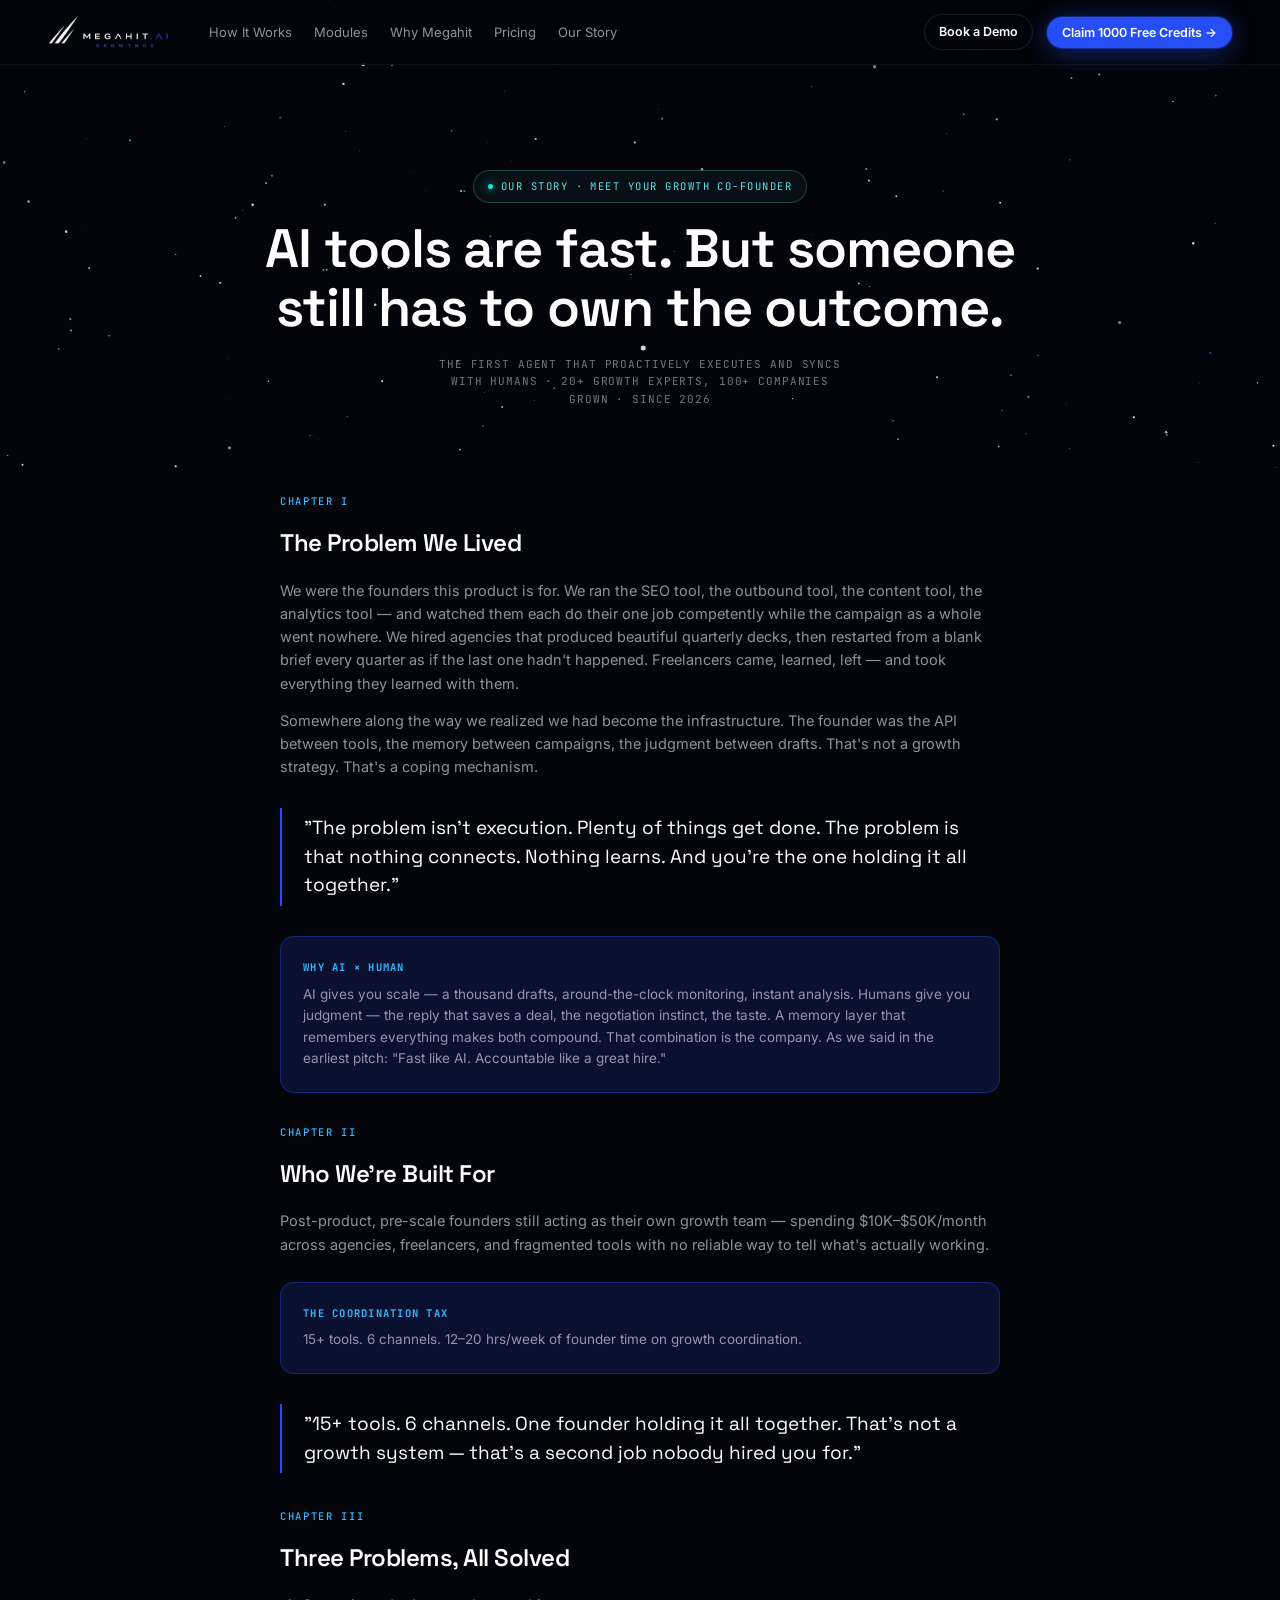
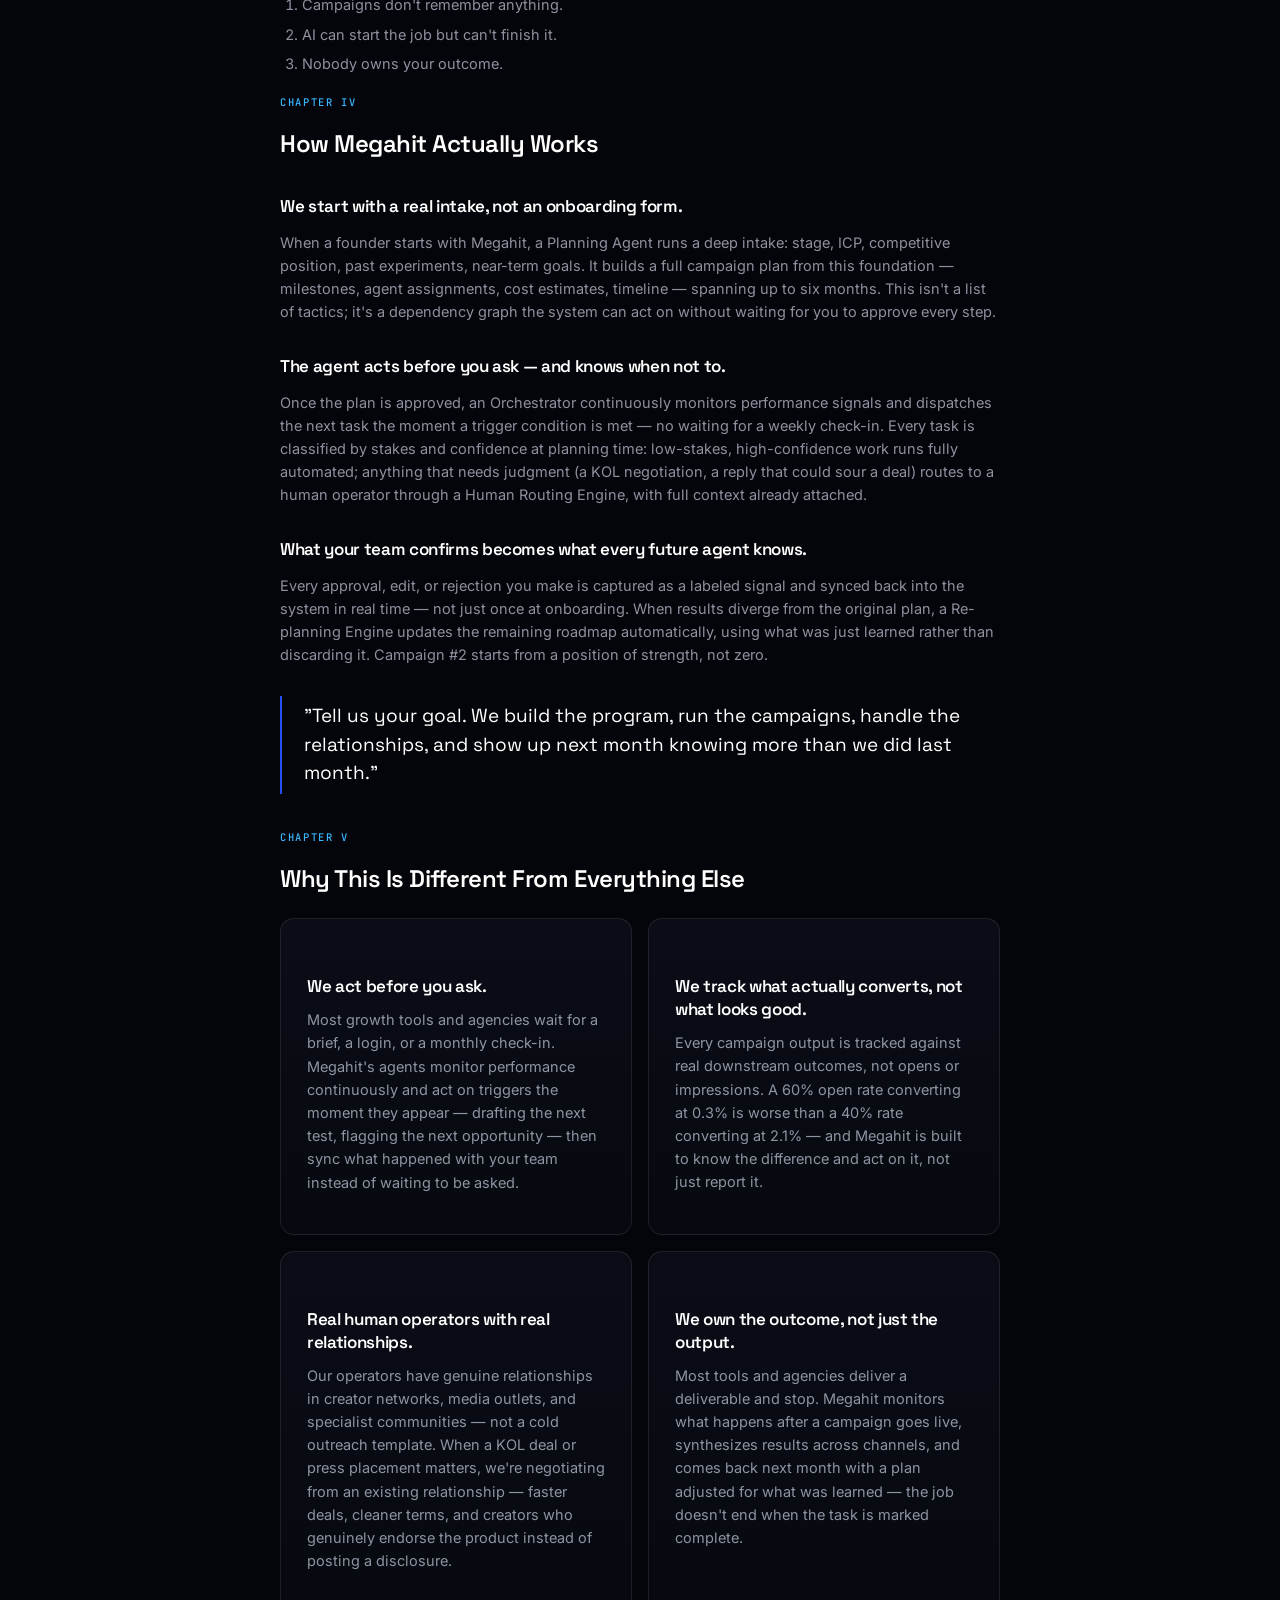
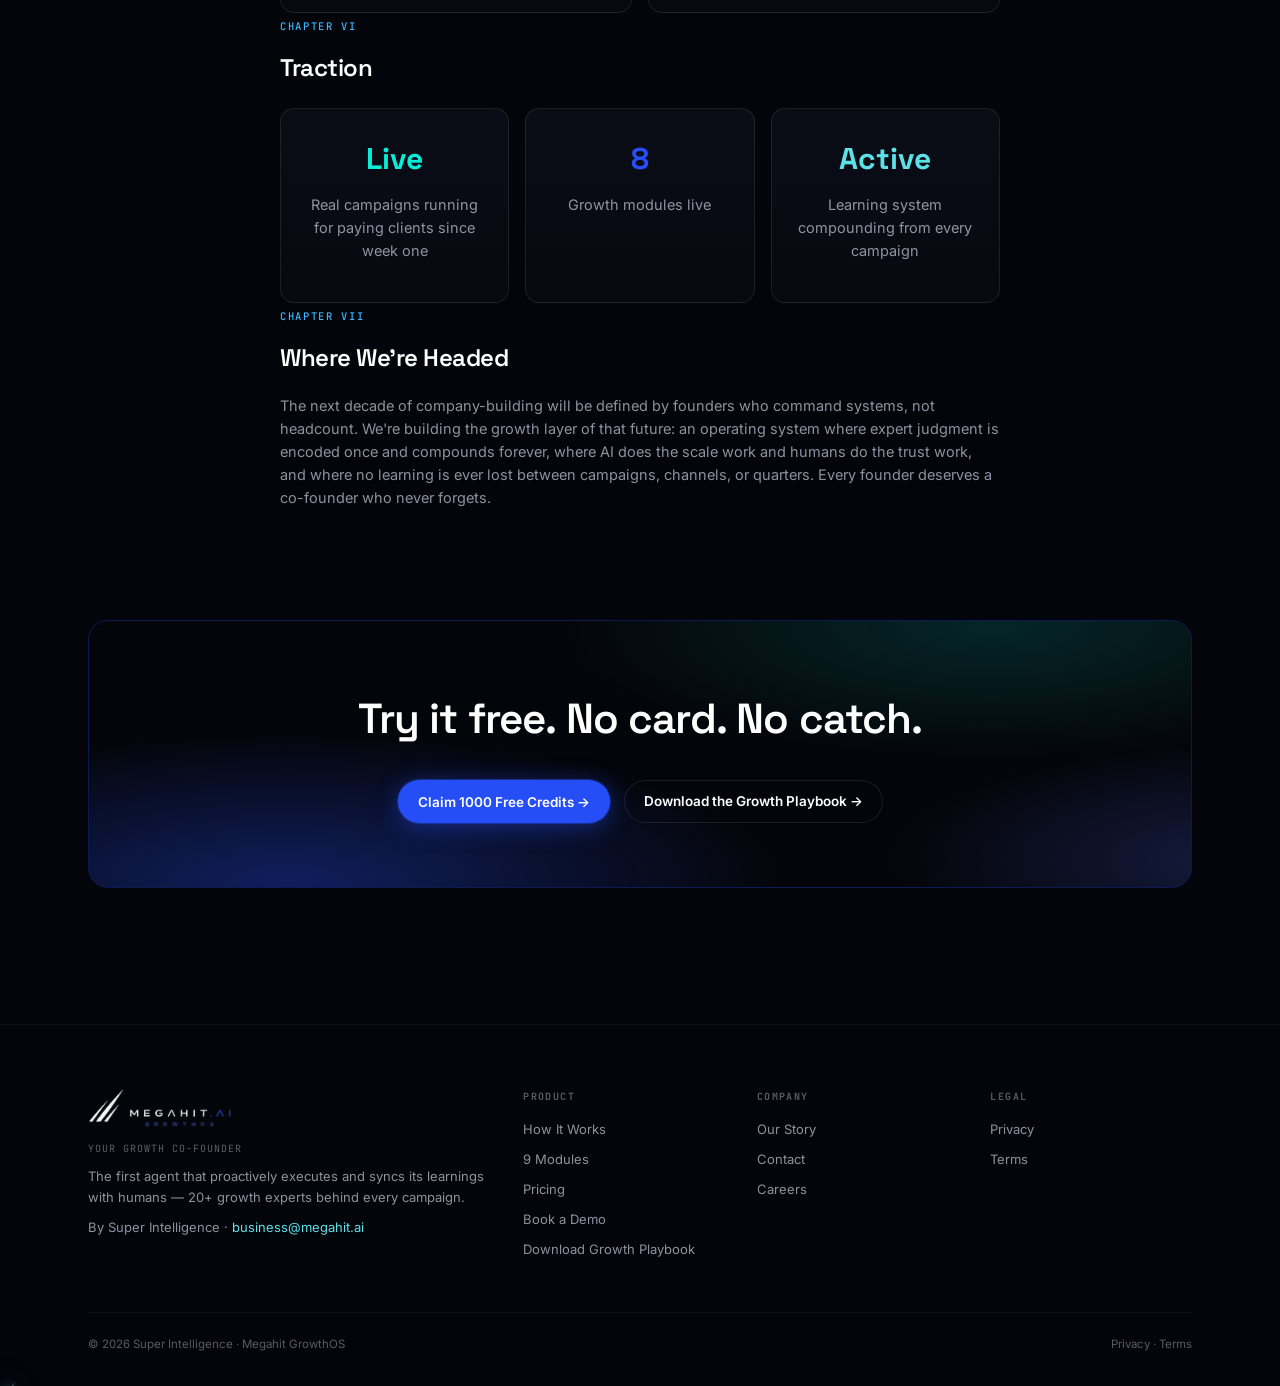
==== about.html @ 287605c9 "Initial commit: Megahit homepage Static site with waitlist API function, deployed on Vercel.  Co-Aut" ====
<!DOCTYPE html>
<html lang="en">
<head>
<title>Our Story — Megahit GrowthOS</title>
<meta name="description" content="How Megahit became the first agent that proactively executes and syncs its learnings with humans.">
<meta charset="UTF-8">
<!-- Google tag (gtag.js) -->
<script async src="https://www.googletagmanager.com/gtag/js?id=G-FRR3PME1TR"></script>
<script>
  window.dataLayer = window.dataLayer || [];
  function gtag(){dataLayer.push(arguments);}
  gtag('js', new Date());

  gtag('config', 'G-FRR3PME1TR');
</script>
<meta name="viewport" content="width=device-width, initial-scale=1.0">
<link rel="preconnect" href="https://fonts.googleapis.com">
<link href="https://fonts.googleapis.com/css2?family=Space+Grotesk:wght@400;500;600;700&family=Inter:wght@400;500;600&family=JetBrains+Mono:wght@400;500&display=swap" rel="stylesheet">
<link rel="stylesheet" href="assets/style.css">
</head>
<body>
<nav class="site-nav">
  <div class="nav-inner">
    <a href="/" class="nav-logo"><span data-logo="full" data-h="32"></span></a>
    <div class="nav-links">
      <a href="#how">How It Works</a>
      <a href="#modules">Modules</a>
      <a href="#advantages">Why Megahit</a>
      <a href="/pricing">Pricing</a>
      <a href="/about">Our Story</a>
    </div>
    <div class="nav-actions">
      <a class="btn btn-ghost btn-sm" href="/demo">Book a Demo</a>
      <button class="btn btn-primary btn-sm" data-gate="A">Claim 1000 Free Credits →</button>
    </div>
    <button class="nav-toggle" aria-label="Menu">☰</button>
  </div>
</nav>
<header class="page-hero">
  <canvas id="stars"></canvas>
  <div class="wrap" style="position:relative;z-index:2">
    <span class="eyebrow"><span class="pulse-dot"></span>Our Story · Meet Your Growth Co-Founder</span>
    <h1>AI tools are fast. But someone<br>still has to own the outcome.</h1>
    <p class="subhead" style="font-family:'JetBrains Mono';font-size:11px;letter-spacing:.08em;text-transform:uppercase;color:rgba(226,232,250,.5)">The first agent that proactively executes and syncs with humans · 20+ growth experts, 100+ companies grown · Since 2026</p>
  </div>
</header>
<div class="wrap prose section" style="padding-top:20px">
  <div class="reveal"><span class="kicker">Chapter I</span>
  <h2 style="margin-top:12px">The Problem We Lived</h2>
  <p>We were the founders this product is for. We ran the SEO tool, the outbound tool, the content tool, the analytics tool — and watched them each do their one job competently while the campaign as a whole went nowhere. We hired agencies that produced beautiful quarterly decks, then restarted from a blank brief every quarter as if the last one hadn't happened. Freelancers came, learned, left — and took everything they learned with them.</p>
  <p>Somewhere along the way we realized we had become the infrastructure. The founder was the API between tools, the memory between campaigns, the judgment between drafts. That's not a growth strategy. That's a coping mechanism.</p>
  <div class="pull-quote">"The problem isn't execution. Plenty of things get done. The problem is that nothing connects. Nothing learns. And you're the one holding it all together."</div>
  <div class="callout"><h4>Why AI × Human</h4><p>AI gives you scale — a thousand drafts, around-the-clock monitoring, instant analysis. Humans give you judgment — the reply that saves a deal, the negotiation instinct, the taste. A memory layer that remembers everything makes both compound. That combination is the company. As we said in the earliest pitch: "Fast like AI. Accountable like a great hire."</p></div></div>

  <div class="reveal"><span class="kicker">Chapter II</span>
  <h2 style="margin-top:12px">Who We're Built For</h2>
  <p>Post-product, pre-scale founders still acting as their own growth team — spending $10K–$50K/month across agencies, freelancers, and fragmented tools with no reliable way to tell what's actually working.</p>
  <div class="callout"><h4>The Coordination Tax</h4><p>15+ tools. 6 channels. 12–20 hrs/week of founder time on growth coordination.</p></div>
  <div class="pull-quote">"15+ tools. 6 channels. One founder holding it all together. That's not a growth system — that's a second job nobody hired you for."</div></div>

  <div class="reveal"><span class="kicker">Chapter III</span>
  <h2 style="margin-top:12px">Three Problems, All Solved</h2>
  <ol>
    <li>Campaigns don't remember anything.</li>
    <li>AI can start the job but can't finish it.</li>
    <li>Nobody owns your outcome.</li>
  </ol></div>

  <div class="reveal"><span class="kicker">Chapter IV</span>
  <h2 style="margin-top:12px">How Megahit Actually Works</h2>
  <h3>We start with a real intake, not an onboarding form.</h3>
  <p>When a founder starts with Megahit, a Planning Agent runs a deep intake: stage, ICP, competitive position, past experiments, near-term goals. It builds a full campaign plan from this foundation — milestones, agent assignments, cost estimates, timeline — spanning up to six months. This isn't a list of tactics; it's a dependency graph the system can act on without waiting for you to approve every step.</p>
  <h3>The agent acts before you ask — and knows when not to.</h3>
  <p>Once the plan is approved, an Orchestrator continuously monitors performance signals and dispatches the next task the moment a trigger condition is met — no waiting for a weekly check-in. Every task is classified by stakes and confidence at planning time: low-stakes, high-confidence work runs fully automated; anything that needs judgment (a KOL negotiation, a reply that could sour a deal) routes to a human operator through a Human Routing Engine, with full context already attached.</p>
  <h3>What your team confirms becomes what every future agent knows.</h3>
  <p>Every approval, edit, or rejection you make is captured as a labeled signal and synced back into the system in real time — not just once at onboarding. When results diverge from the original plan, a Re-planning Engine updates the remaining roadmap automatically, using what was just learned rather than discarding it. Campaign #2 starts from a position of strength, not zero.</p>
  <div class="pull-quote">"Tell us your goal. We build the program, run the campaigns, handle the relationships, and show up next month knowing more than we did last month."</div></div>

  <div class="reveal"><span class="kicker">Chapter V</span>
  <h2 style="margin-top:12px">Why This Is Different From Everything Else</h2>
  <div class="grid-2" style="margin-top:20px">
    <div class="card"><h3>We act before you ask.</h3><p>Most growth tools and agencies wait for a brief, a login, or a monthly check-in. Megahit's agents monitor performance continuously and act on triggers the moment they appear — drafting the next test, flagging the next opportunity — then sync what happened with your team instead of waiting to be asked.</p></div>
    <div class="card"><h3>We track what actually converts, not what looks good.</h3><p>Every campaign output is tracked against real downstream outcomes, not opens or impressions. A 60% open rate converting at 0.3% is worse than a 40% rate converting at 2.1% — and Megahit is built to know the difference and act on it, not just report it.</p></div>
    <div class="card"><h3>Real human operators with real relationships.</h3><p>Our operators have genuine relationships in creator networks, media outlets, and specialist communities — not a cold outreach template. When a KOL deal or press placement matters, we're negotiating from an existing relationship — faster deals, cleaner terms, and creators who genuinely endorse the product instead of posting a disclosure.</p></div>
    <div class="card"><h3>We own the outcome, not just the output.</h3><p>Most tools and agencies deliver a deliverable and stop. Megahit monitors what happens after a campaign goes live, synthesizes results across channels, and comes back next month with a plan adjusted for what was learned — the job doesn't end when the task is marked complete.</p></div>
  </div></div>

  <div class="reveal"><span class="kicker">Chapter VI</span>
  <h2 style="margin-top:12px">Traction</h2>
  <div class="grid-3" style="margin-top:20px">
    <div class="card" style="text-align:center"><b style="font-family:'Space Grotesk';font-size:30px;color:#07edd8">Live</b><p>Real campaigns running for paying clients since week one</p></div>
    <div class="card" style="text-align:center"><b style="font-family:'Space Grotesk';font-size:30px;color:#264ef7"><span data-count="9"></span></b><p>Growth modules live</p></div>
    <div class="card" style="text-align:center"><b style="font-family:'Space Grotesk';font-size:30px;color:#5ce1e6">Active</b><p>Learning system compounding from every campaign</p></div>
  </div></div>

  <div class="reveal"><span class="kicker">Chapter VII</span>
  <h2 style="margin-top:12px">Where We're Headed</h2>
  <p>The next decade of company-building will be defined by founders who command systems, not headcount. We're building the growth layer of that future: an operating system where expert judgment is encoded once and compounds forever, where AI does the scale work and humans do the trust work, and where no learning is ever lost between campaigns, channels, or quarters. Every founder deserves a co-founder who never forgets.</p></div>
</div>
<section class="section" style="padding-top:0">
  <div class="wrap reveal"><div class="cta-band"><div class="glow"></div>
    <h2 style="position:relative">Try it free. No card. No catch.</h2>
    <div class="row">
      <button class="btn btn-primary" data-gate="A">Claim 1000 Free Credits →</button>
      <a class="btn btn-ghost" href="#" data-gate="B">Download the Growth Playbook →</a>
    </div>
  </div></div>
</section>
<footer class="site-footer">
  <div class="wrap">
    <div class="footer-grid">
      <div>
        <span data-logo="full" data-h="38"></span>
        <p style="margin-top:14px;font-family:'JetBrains Mono';font-size:10px;letter-spacing:.1em;text-transform:uppercase;color:rgba(226,232,250,.4)">Your Growth Co-Founder</p>
        <p>The first agent that proactively executes and syncs its learnings with humans — 20+ growth experts behind every campaign.</p>
        <p>By Super Intelligence · <a href="mailto:business@megahit.ai" style="display:inline;color:#5ce1e6">business@megahit.ai</a></p>
      </div>
      <div>
        <h4>Product</h4>
        <a href="/#how">How It Works</a>
        <a href="/#modules">9 Modules</a>
        <a href="/pricing">Pricing</a>
        <a href="/demo">Book a Demo</a>
        <a href="#" data-gate="B">Download Growth Playbook</a>
      </div>
      <div>
        <h4>Company</h4>
        <a href="/about">Our Story</a>
        <a href="/contact">Contact</a>
        <a href="/contact">Careers</a>
      </div>
      <div>
        <h4>Legal</h4>
        <a href="/privacy">Privacy</a>
        <a href="/terms">Terms</a>
      </div>
    </div>
    <div class="footer-bottom">
      <span>© 2026 Super Intelligence · Megahit GrowthOS</span>
      <span><a href="/privacy">Privacy</a> · <a href="/terms">Terms</a></span>
    </div>
  </div>
</footer>
<script src="assets/site.js"></script>
</body></html>
---- assets/style.css ----
/* ============================================================
   Megahit GrowthOS — dark design system
   White text · secondary #264ef7 · minor accents (<10%):
   #5ce1e6 #38b6ff #5170ff #07edd8 #07eda1
   ============================================================ */
:root {
  --bg: #04050a;
  --bg-2: #070910;
  --panel: #0a0d16;
  --panel-2: #0e1120;
  --line: rgba(255,255,255,.09);
  --line-soft: rgba(255,255,255,.05);
  --white: #ffffff;
  --muted: rgba(226,232,250,.62);
  --faint: rgba(226,232,250,.38);
  --blue: #264ef7;
  --blue-soft: rgba(38,78,247,.16);
  --cyan: #5ce1e6;
  --sky: #38b6ff;
  --indigo: #5170ff;
  --teal: #07edd8;
  --mint: #07eda1;
  --font-head: 'Space Grotesk', 'Inter', sans-serif;
  --font-body: 'Inter', -apple-system, sans-serif;
  --font-mono: 'JetBrains Mono', monospace;
  --radius: 14px;
}
* { margin: 0; padding: 0; box-sizing: border-box; }
html { scroll-behavior: smooth; }
body {
  font-family: var(--font-body);
  background: var(--bg);
  color: var(--white);
  font-size: 15px;
  line-height: 1.6;
  -webkit-font-smoothing: antialiased;
  overflow-x: hidden;
}
@media (pointer: fine) { body.custom-cursor, body.custom-cursor a, body.custom-cursor button { cursor: none; } }
::selection { background: rgba(38,78,247,.45); }
a { color: inherit; text-decoration: none; }
img, svg { display: block; }
.wrap { max-width: 1160px; margin: 0 auto; padding: 0 28px; }

h1, h2, h3 { font-family: var(--font-head); font-weight: 600; letter-spacing: -0.02em; }
.kicker {
  font-family: var(--font-mono); font-size: 10.5px; font-weight: 500;
  letter-spacing: .16em; text-transform: uppercase; color: var(--sky);
}
.section { padding: 96px 0; position: relative; }
.section-head { max-width: 640px; margin-bottom: 52px; }
.section-head.center { margin-left: auto; margin-right: auto; text-align: center; }
.section-head h2 { font-size: clamp(26px, 3.2vw, 40px); line-height: 1.15; margin-top: 14px; }
.section-head p { margin-top: 14px; color: var(--muted); font-size: 15px; }

/* ---------- cursor ---------- */
#cursor-trail { position: fixed; inset: 0; pointer-events: none; z-index: 9998; }
#cursor-logo {
  position: fixed; width: 22px; height: 22px; pointer-events: none; z-index: 9999;
  transform: translate(-4px, -4px);
  filter: drop-shadow(0 0 6px rgba(92,225,230,.9)) drop-shadow(0 0 14px rgba(38,78,247,.6));
  transition: transform .08s ease-out;
}
body.cursor-down #cursor-logo { transform: translate(-4px,-4px) scale(.8); }
@media (pointer: coarse) { #cursor-logo, #cursor-trail { display: none; } }

/* ---------- nav ---------- */
nav.site-nav {
  position: fixed; top: 0; left: 0; right: 0; z-index: 100;
  backdrop-filter: blur(14px);
  background: rgba(4,5,10,.72);
  border-bottom: 1px solid var(--line-soft);
}
.nav-inner { display: flex; align-items: center; gap: 28px; padding: 14px 28px; max-width: 1240px; margin: 0 auto; }
.nav-logo { display: flex; align-items: center; gap: 10px; flex-shrink: 0; }
.nav-logo .tagline { font-family: var(--font-mono); font-size: 9px; letter-spacing: .12em; text-transform: uppercase; color: var(--faint); }
.nav-links { display: flex; gap: 22px; font-size: 13px; color: var(--muted); margin-left: 12px; }
.nav-links a:hover { color: var(--white); }
.nav-actions { margin-left: auto; display: flex; align-items: center; gap: 14px; }
.nav-actions .signin { font-size: 13px; color: var(--muted); }
.nav-actions .signin:hover { color: var(--white); }
.btn {
  display: inline-flex; align-items: center; gap: 8px;
  font-family: var(--font-body); font-size: 13.5px; font-weight: 600;
  padding: 11px 20px; border-radius: 999px; border: none; cursor: pointer;
  transition: transform .15s ease, box-shadow .2s ease, background .2s;
  white-space: nowrap;
}
.btn-primary {
  background: var(--blue); color: #fff;
  box-shadow: 0 0 0 1px rgba(38,78,247,.4), 0 4px 24px rgba(38,78,247,.45);
}
.btn-primary:hover { transform: translateY(-1px); box-shadow: 0 0 0 1px rgba(81,112,255,.7), 0 6px 32px rgba(38,78,247,.65); }
.btn-ghost {
  background: transparent; color: var(--white);
  box-shadow: inset 0 0 0 1px var(--line);
}
.btn-ghost:hover { box-shadow: inset 0 0 0 1px rgba(255,255,255,.28); background: rgba(255,255,255,.04); }
.btn-sm { padding: 8px 15px; font-size: 12.5px; }
.nav-toggle { display: none; background: none; border: none; color: #fff; font-size: 22px; cursor: pointer; }

/* ---------- hero: dark universe + glowing horizon ---------- */
.hero {
  position: relative; overflow: hidden;
  min-height: 100vh;
  display: flex; flex-direction: column; justify-content: center;
  text-align: center;
  padding: 140px 0 180px;
}
#stars { position: absolute; inset: 0; }
.horizon-zone { position: absolute; left: 0; right: 0; bottom: 0; height: 46vh; pointer-events: none; }
.horizon {
  position: absolute; left: -32%; width: 164%; height: 200%;
  top: 58%;
  border-radius: 50%;
  background: radial-gradient(closest-side, #060812 96%, #0a1330 99%, transparent 100%);
  box-shadow:
    0 -1px 10px rgba(92,225,230,.9),
    0 -6px 28px rgba(56,182,255,.55),
    0 -24px 80px rgba(38,78,247,.5),
    0 -90px 240px rgba(38,78,247,.28);
}
.horizon::before {
  content: ''; position: absolute; inset: -2px;
  border-radius: 50%;
  background: radial-gradient(ellipse 42% 8% at 50% 0%, rgba(7,237,216,.5), transparent 70%);
}
.hero-content { position: relative; z-index: 3; max-width: 860px; margin: 0 auto; padding: 0 28px; }
.hero-content .subhead { max-width: 56ch; margin-left: auto; margin-right: auto; }
.eyebrow {
  display: inline-flex; align-items: center; gap: 8px;
  font-family: var(--font-mono); font-size: 10.5px; letter-spacing: .14em; text-transform: uppercase;
  color: var(--cyan);
  padding: 7px 14px; border-radius: 999px;
  border: 1px solid rgba(92,225,230,.25);
  background: rgba(92,225,230,.05);
}
.eyebrow .pulse-dot { width: 5px; height: 5px; border-radius: 50%; background: var(--teal); box-shadow: 0 0 8px var(--teal); animation: pulse 2.4s ease-in-out infinite; }
@keyframes pulse { 0%,100% { opacity: .5; } 50% { opacity: 1; } }
.hero h1 {
  font-size: clamp(34px, 4.5vw, 60px);
  line-height: 1.05; letter-spacing: -0.03em;
  margin-top: 26px;
  white-space: nowrap;
}
@media (max-width: 720px) { .hero h1 { white-space: normal; } }
.hero .kw { color: var(--blue); font-weight: 600; text-shadow: 0 0 22px rgba(38,78,247,.55); }
.hero h1 .accent { color: var(--blue); text-shadow: 0 0 40px rgba(38,78,247,.6); }
.hero .subhead { margin: 22px auto 0; max-width: 56ch; color: var(--muted); font-size: 16px; }
.hero-ctas { margin-top: 34px; display: flex; gap: 14px; justify-content: center; }
.microcopy { margin-top: 14px; font-size: 12px; color: var(--faint); }
.stat-chips { margin-top: 54px; display: flex; gap: 12px; justify-content: center; flex-wrap: wrap; }
.chip {
  display: flex; flex-direction: column; gap: 2px; text-align: left;
  padding: 12px 16px; border-radius: 12px; flex: 0 1 auto;
  border: 1px solid var(--line); background: rgba(10,13,22,.6); backdrop-filter: blur(8px);
}
.chip b { font-family: var(--font-head); font-size: 20px; color: var(--white); }
.chip b .u { color: var(--cyan); }
.chip span { font-size: 11.5px; color: var(--muted); }
.stats-footnote { margin-top: 12px; font-size: 10.5px; color: var(--faint); }

/* ---------- panels / cards ---------- */
.card {
  background: linear-gradient(180deg, var(--panel) 0%, var(--bg-2) 100%);
  border: 1px solid var(--line); border-radius: var(--radius);
  padding: 26px;
  transition: border-color .25s, transform .25s, box-shadow .25s;
  position: relative; overflow: hidden;
}
.card:hover { border-color: rgba(81,112,255,.4); transform: translateY(-3px); box-shadow: 0 12px 40px rgba(38,78,247,.12); }
.card .num { font-family: var(--font-mono); font-size: 11px; color: var(--indigo); letter-spacing: .1em; }
.card h3 { font-size: 16.5px; margin-top: 12px; line-height: 1.35; }
.card p { margin-top: 10px; font-size: 13px; color: var(--muted); }
.grid-2 { display: grid; grid-template-columns: 1fr 1fr; gap: 16px; }
.grid-3 { display: grid; grid-template-columns: repeat(3, 1fr); gap: 16px; }
.grid-4 { display: grid; grid-template-columns: repeat(4, 1fr); gap: 16px; }

.symbol-tile {
  width: 64px; height: 64px; border-radius: 10px;
  background: var(--panel-2); border: 1px solid var(--line);
  display: grid; place-items: center; margin-bottom: 6px;
}
.symbol-tile svg { width: 76%; height: 76%; }
.symbol-tile.lg { width: 100%; height: 150px; }
.symbol-tile.lg svg { width: 120px; height: 120px; }

.tag {
  display: inline-flex; align-items: center; gap: 5px;
  font-family: var(--font-mono); font-size: 9.5px; letter-spacing: .06em; text-transform: uppercase;
  padding: 4px 9px; border-radius: 999px;
  border: 1px solid var(--line); color: var(--muted);
}
.tag.ai { color: var(--cyan); border-color: rgba(92,225,230,.3); }
.tag.human { color: var(--mint); border-color: rgba(7,237,161,.3); }
.tag.free { color: var(--white); background: var(--blue); border-color: var(--blue); }
.tag-row { display: flex; gap: 6px; flex-wrap: wrap; margin-top: 14px; }

/* ---------- problem list (simple bullets) ---------- */
.problem-list { list-style: none; max-width: 720px; display: flex; flex-direction: column; gap: 18px; }
.problem-list li {
  position: relative; padding-left: 26px;
  font-size: 14.5px; line-height: 1.65; color: var(--muted);
}
.problem-list li::before {
  content: ''; position: absolute; left: 0; top: 9px;
  width: 12px; height: 2px; background: var(--blue);
  box-shadow: 0 0 8px rgba(38,78,247,.7);
}
.problem-list li b { color: var(--white); font-weight: 600; }

/* ---------- trust strip ---------- */
.trust {
  border-top: 1px solid var(--line-soft); border-bottom: 1px solid var(--line-soft);
  padding: 22px 0; overflow: hidden;
}
.trust-inner { display: flex; align-items: center; gap: 28px; }
.trust .label { font-family: var(--font-mono); font-size: 10px; letter-spacing: .14em; text-transform: uppercase; color: var(--faint); white-space: nowrap; }
.marquee { overflow: hidden; flex: 1; -webkit-mask-image: linear-gradient(to right, transparent, #000 8%, #000 92%, transparent); mask-image: linear-gradient(to right, transparent, #000 8%, #000 92%, transparent); }
.marquee-track { display: flex; gap: 40px; width: max-content; animation: marquee 26s linear infinite; }
.marquee:hover .marquee-track { animation-play-state: paused; }
@keyframes marquee { to { transform: translateX(-50%); } }
.marquee-track span { font-size: 13px; color: var(--muted); white-space: nowrap; }
.trust .numbers { font-size: 12px; color: var(--muted); white-space: nowrap; }
.trust .numbers b { color: var(--white); font-family: var(--font-head); }

/* ---------- dashboard demo ---------- */
.dash {
  border: 1px solid var(--line); border-radius: 18px;
  background: linear-gradient(180deg, rgba(14,17,32,.9), rgba(7,9,16,.95));
  box-shadow: 0 0 0 1px rgba(38,78,247,.12), 0 30px 80px rgba(0,0,0,.5), 0 0 120px rgba(38,78,247,.1);
  overflow: hidden;
  text-align: left;
}
.dash-top { display: flex; align-items: center; gap: 8px; padding: 12px 18px; border-bottom: 1px solid var(--line-soft); }
.dash-top .dot { width: 9px; height: 9px; border-radius: 50%; background: rgba(255,255,255,.12); }
.dash-top .title { margin-left: 8px; font-family: var(--font-mono); font-size: 10px; letter-spacing: .1em; color: var(--faint); text-transform: uppercase; }
.dash-top .sync { margin-left: auto; display: flex; align-items: center; gap: 8px; font-family: var(--font-mono); font-size: 10px; color: var(--teal); }
.dash-body { display: grid; grid-template-columns: 170px 1fr 240px; min-height: 320px; }
.dash-col { padding: 16px; }
.dash-col + .dash-col { border-left: 1px solid var(--line-soft); }
.dash-nav-item { display: flex; align-items: center; gap: 8px; font-size: 12px; color: var(--muted); padding: 8px 10px; border-radius: 8px; }
.dash-nav-item.active { background: var(--blue-soft); color: var(--white); box-shadow: inset 0 0 0 1px rgba(38,78,247,.35); }
.dash-nav-item .sq { width: 6px; height: 6px; border-radius: 2px; background: var(--indigo); }
.metric-grid { display: grid; grid-template-columns: 1fr 1fr; gap: 10px; }
.metric { border: 1px solid var(--line-soft); border-radius: 10px; padding: 12px; background: rgba(255,255,255,.015); }
.metric .k { font-family: var(--font-mono); font-size: 9px; letter-spacing: .08em; text-transform: uppercase; color: var(--faint); }
.metric .v { font-family: var(--font-head); font-size: 22px; margin-top: 4px; }
.metric .d { font-size: 10px; color: var(--mint); margin-top: 2px; }
.feed-title { font-family: var(--font-mono); font-size: 9.5px; letter-spacing: .1em; text-transform: uppercase; color: var(--faint); margin-bottom: 10px; }
.feed { display: flex; flex-direction: column; gap: 8px; max-height: 240px; overflow: hidden; }
.feed-item { font-size: 11px; color: var(--muted); padding: 9px 10px; border-radius: 8px; border: 1px solid var(--line-soft); background: rgba(255,255,255,.015); animation: feed-in .5s ease; }
.feed-item b { font-family: var(--font-mono); font-size: 9px; letter-spacing: .06em; margin-right: 6px; }
.feed-item.ai b { color: var(--cyan); } .feed-item.ops b { color: var(--mint); }
@keyframes feed-in { from { opacity: 0; transform: translateY(-6px); } }
.dash-note { font-size: 10px; color: var(--faint); text-align: center; padding: 10px; border-top: 1px solid var(--line-soft); }

/* aurora demo panel — dark register, connected aurora band, interactive */
.aurora-demo {
  position: relative; overflow: hidden;
  border: 1px solid var(--line); border-radius: 18px;
  background: radial-gradient(120% 100% at 50% 0%, #0a0d18 0%, #04050c 70%);
  min-height: 460px;
  display: flex; flex-direction: column; align-items: center; justify-content: center;
  text-align: center; cursor: crosshair;
  box-shadow: 0 0 0 1px rgba(38,78,247,.1), 0 30px 80px rgba(0,0,0,.5);
}
.aurora-demo canvas { position: absolute; inset: 0; width: 100%; height: 100%; }
.aurora-demo .inner { position: relative; z-index: 2; padding: 40px 28px; pointer-events: none; width: 100%; }
.aurora-demo h3 {
  font-family: 'Source Serif 4', Georgia, serif; font-weight: 600;
  font-size: clamp(22px, 2.6vw, 32px); color: var(--white); letter-spacing: -0.01em;
}
.aurora-demo h3 .accent { color: var(--teal); text-shadow: 0 0 26px rgba(7,237,216,.45); }
.aurora-demo p {
  font-family: 'Source Serif 4', Georgia, serif;
  color: var(--muted); font-size: 15px; margin-top: 12px;
}
.demo-input {
  margin: 30px auto 0; max-width: 560px; height: 58px; border-radius: 999px;
  background: rgba(10,14,26,.72);
  backdrop-filter: blur(8px);
  border: 1px solid rgba(92,225,230,.25);
  box-shadow: 0 10px 34px rgba(0,0,0,.4), 0 0 30px rgba(7,237,216,.08), inset 0 0 24px rgba(56,182,255,.05);
  display: flex; align-items: center; justify-content: space-between; gap: 12px;
  padding: 0 10px 0 22px;
  font-size: 14px; color: var(--faint); text-align: left;
}
.di-placeholder { flex: 1; overflow: hidden; white-space: nowrap; text-overflow: ellipsis; }
.di-icons { display: flex; align-items: center; gap: 10px; }
.di-send {
  width: 38px; height: 38px; border-radius: 50%;
  background: linear-gradient(140deg, #07edd8, #0aa5c2);
  display: grid; place-items: center;
  box-shadow: 0 4px 16px rgba(7,237,216,.4);
}
.di-caption { margin-top: 12px; font-size: 10.5px; color: var(--faint) !important; font-family: var(--font-body) !important; }
.demo-hint { position: absolute; right: 18px; bottom: 14px; z-index: 2; font-family: var(--font-mono); font-size: 9.5px; letter-spacing: .1em; text-transform: uppercase; color: var(--faint); }

/* ---------- how it works: step mini-sections with UI demos ---------- */
.stepnum {
  font-family: var(--font-head); font-size: 46px; font-weight: 700;
  background: linear-gradient(180deg, rgba(255,255,255,.9), rgba(255,255,255,.08));
  -webkit-background-clip: text; background-clip: text; color: transparent;
}
.steptag { display: inline-block; margin: 8px 0 4px; }
.step-row {
  display: grid; grid-template-columns: 1fr 1.2fr; gap: 48px; align-items: center;
  padding: 36px 0; border-top: 1px solid var(--line-soft);
}
.step-row.rev .step-copy { order: 2; }
.step-row.rev .step-demo { order: 1; }
.step-copy h3 { font-size: 22px; margin-top: 10px; }
.step-copy p { margin-top: 12px; font-size: 13.5px; color: var(--muted); max-width: 46ch; }
.step-demo {
  border: 1px solid var(--line); border-radius: 16px;
  background: linear-gradient(180deg, rgba(14,17,32,.9), rgba(7,9,16,.95));
  box-shadow: 0 0 0 1px rgba(38,78,247,.1), 0 20px 60px rgba(0,0,0,.45);
  overflow: hidden;
}
.sd-head { display: flex; align-items: center; gap: 6px; padding: 11px 16px; border-bottom: 1px solid var(--line-soft); }
.sd-dot { width: 8px; height: 8px; border-radius: 50%; background: rgba(255,255,255,.12); }
.sd-title { margin-left: 8px; font-family: var(--font-mono); font-size: 9.5px; letter-spacing: .1em; text-transform: uppercase; color: var(--faint); }
.sd-goal {
  margin: 16px; padding: 12px 14px; border-radius: 10px;
  border: 1px solid rgba(92,225,230,.28); background: rgba(92,225,230,.05);
  font-family: var(--font-mono); font-size: 12px; color: var(--white);
  min-height: 42px;
}
.sd-prompt { color: var(--cyan); }
.sd-caret { display: inline-block; width: 7px; height: 13px; background: var(--cyan); vertical-align: -2px; margin-left: 2px; animation: blink 1.1s steps(1) infinite; }
.sd-plan { padding: 0 16px; display: flex; flex-direction: column; gap: 8px; }
.plan-item {
  display: flex; align-items: center; gap: 10px;
  padding: 10px 12px; border-radius: 9px;
  border: 1px solid var(--line-soft); background: rgba(255,255,255,.015);
  font-size: 11.5px; color: var(--muted);
  opacity: 0; transform: translateY(8px);
  transition: opacity .5s ease, transform .5s ease;
}
.plan-item.show { opacity: 1; transform: none; }
.pi-agent { font-family: var(--font-mono); font-size: 9.5px; letter-spacing: .05em; text-transform: uppercase; flex-shrink: 0; width: 96px; }
.pi-task { flex: 1; }
.pi-cost { font-family: var(--font-mono); font-size: 10.5px; color: var(--white); }
.sd-foot { display: flex; align-items: center; justify-content: space-between; gap: 12px; padding: 14px 16px; font-size: 11px; color: var(--faint); }
.agent-chips { display: flex; flex-wrap: wrap; gap: 8px; padding: 16px 16px 4px; }
.agent-chip {
  display: inline-flex; align-items: center; gap: 7px;
  font-family: var(--font-mono); font-size: 10px; letter-spacing: .06em; text-transform: uppercase;
  padding: 6px 12px; border-radius: 999px; border: 1px solid var(--line); color: var(--muted);
}
.agent-chip i { width: 6px; height: 6px; border-radius: 50%; display: inline-block; animation: pulse 2.2s ease-in-out infinite; }
.agent-chip.human { border-color: rgba(7,237,216,.35); color: var(--white); }
.sd-feed { padding: 12px 16px 16px; max-height: 210px; }
.feed-item.routed { border-color: rgba(7,237,216,.4); box-shadow: 0 0 14px rgba(7,237,216,.08); }
.feed-item.routed b { color: var(--teal); }
#sync-svg { width: 100%; display: block; }
.sync-meter { display: flex; align-items: center; gap: 12px; padding: 0 16px 16px; font-size: 11px; color: var(--faint); }
.sync-bar { flex: 1; height: 6px; border-radius: 999px; background: rgba(255,255,255,.06); overflow: hidden; }
.sync-fill { height: 100%; width: 0%; border-radius: 999px;
  background: linear-gradient(90deg, #264ef7, #5ce1e6, #07eda1);
  transition: width 1.8s cubic-bezier(.22,1,.36,1); }
.sync-meter b { font-family: var(--font-mono); font-size: 11px; color: var(--teal); min-width: 34px; text-align: right; }
@media (max-width: 860px) {
  .step-row { grid-template-columns: 1fr; gap: 20px; }
  .step-row.rev .step-copy { order: 1; } .step-row.rev .step-demo { order: 2; }
}

/* ---------- Why Megahit: glass-dashboard register (from dashboard.html) ---------- */
.adv-shell {
  position: relative;
  background: rgba(17,19,32,.72);
  border: 1px solid rgba(255,255,255,.08);
  border-radius: 26px;
  backdrop-filter: blur(20px);
  box-shadow: 0 30px 90px rgba(0,0,0,.55), inset 0 1px 0 rgba(255,255,255,.06);
  padding: 22px;
  overflow: hidden;
}
.adv-shell .nebula { position: absolute; border-radius: 50%; filter: blur(90px); pointer-events: none; }
.adv-shell .nebula.a { width: 480px; height: 380px; left: -140px; top: -80px; background: rgba(38,78,247,.16); }
.adv-shell .nebula.b { width: 440px; height: 360px; right: -120px; bottom: -100px; background: rgba(7,237,216,.08); }
.adv-grid { position: relative; display: grid; grid-template-columns: 1fr 1fr 1fr; gap: 14px; }
.adv-card {
  background: rgba(255,255,255,.035);
  border: 1px solid rgba(255,255,255,.08);
  border-radius: 18px;
  padding: 16px;
  display: flex; flex-direction: column;
  transition: border-color .25s, background .25s;
}
.adv-card:hover { border-color: rgba(92,225,230,.3); background: rgba(255,255,255,.05); }
.adv-h { display: flex; align-items: center; gap: 9px; font-size: 12.5px; font-weight: 600; color: var(--white); }
.adv-h .glyph {
  width: 26px; height: 26px; border-radius: 8px; flex: none;
  background: rgba(255,255,255,.05); border: 1px solid rgba(255,255,255,.08);
  display: grid; place-items: center;
}
.adv-h .glyph svg { width: 13px; height: 13px; stroke: var(--cyan); fill: none; stroke-width: 1.7; stroke-linecap: round; stroke-linejoin: round; }
.adv-h .right { margin-left: auto; font-family: var(--font-mono); font-size: 8.5px; letter-spacing: .08em; text-transform: uppercase; color: var(--faint); }
.adv-viz {
  margin: 12px 0; border-radius: 12px; flex: 1;
  background: rgba(255,255,255,.03); border: 1px solid rgba(255,255,255,.06);
  padding: 12px; position: relative; overflow: hidden;
  display: flex; flex-direction: column; justify-content: center;
}
.adv-card p { font-size: 12px; line-height: 1.6; color: var(--muted); margin-top: auto; }
.adv-card .link { margin-top: 10px; font-size: 12px; color: var(--cyan); }
.adv-quad { display: grid; grid-template-columns: 1fr 1fr; gap: 8px; }
.adv-quad div { background: rgba(255,255,255,.05); border: 1px solid rgba(255,255,255,.08); border-radius: 10px; padding: 8px 10px; }
.adv-quad .lbl { font-size: 8.5px; color: var(--faint); }
.adv-quad b { font-family: var(--font-head); font-size: 16px; font-weight: 600; display: block; margin-top: 3px; }
.adv-quad b .u { color: var(--cyan); }
#adv-spark { width: 100%; height: 56px; display: block; margin-bottom: 10px; }
/* mode toggle (Agent ↔ Agency) */
.mode-pill {
  display: flex; gap: 2px; background: rgba(255,255,255,.05);
  border: 1px solid rgba(255,255,255,.08); border-radius: 999px; padding: 3px;
  font-size: 10px; color: var(--faint); width: max-content; margin: 0 auto;
  cursor: pointer; font-family: var(--font-mono); letter-spacing: .04em;
}
.mode-pill span { padding: 6px 14px; border-radius: 999px; transition: all .35s ease; }
.mode-pill span.on { background: var(--blue); color: #fff; box-shadow: 0 0 14px rgba(38,78,247,.5); }
.mix-bar { display: flex; height: 12px; border-radius: 999px; overflow: hidden; margin-top: 14px; border: 1px solid rgba(255,255,255,.08); }
.mix-bar i { display: block; transition: width 1s cubic-bezier(.22,1,.36,1); }
.mix-bar .ai { background: linear-gradient(90deg, #264ef7, #5170ff); box-shadow: 0 0 12px rgba(38,78,247,.5); }
.mix-bar .hu { background: linear-gradient(90deg, #07edd8, #07eda1); }
.mix-legend { display: flex; justify-content: space-between; margin-top: 8px; font-family: var(--font-mono); font-size: 8.5px; letter-spacing: .06em; color: var(--faint); text-transform: uppercase; }
.mix-legend b { color: var(--white); font-weight: 500; }
/* planning gauge */
#adv-gauge { width: 150px; height: 86px; display: block; margin: 0 auto; }
.gauge-lbl { text-align: center; font-family: var(--font-mono); font-size: 8.5px; letter-spacing: .1em; text-transform: uppercase; color: var(--faint); margin-top: 2px; }
.gauge-lbl b { display: block; font-family: var(--font-head); font-size: 15px; color: var(--white); letter-spacing: 0; text-transform: none; margin-top: 2px; }
/* bottom orbit row */
.adv-bottom { position: relative; display: grid; grid-template-columns: 1fr 1.2fr; gap: 14px; margin-top: 14px; }
.adv-bottom .globe-cell { display: grid; place-items: center; min-height: 260px; }
.adv-bottom .globe-cell svg { width: 52%; }
@media (max-width: 900px) { .adv-grid { grid-template-columns: 1fr; } .adv-bottom { grid-template-columns: 1fr; } }

/* why-different illustrations */
.illus {
  border: 1px solid var(--line-soft); border-radius: 10px;
  background: var(--panel-2);
  margin-bottom: 16px; overflow: hidden;
}
.illus svg { width: 100%; height: auto; display: block; }

/* ---------- pricing ---------- */
.tier { display: flex; flex-direction: column; }
.tier .price { font-family: var(--font-head); font-size: 30px; margin-top: 8px; }
.tier .price small { font-size: 12px; color: var(--muted); font-family: var(--font-body); }
.tier ul { list-style: none; margin: 18px 0; display: flex; flex-direction: column; gap: 9px; flex: 1; }
.tier ul li { font-size: 12.5px; color: var(--muted); padding-left: 20px; position: relative; }
.tier ul li::before { content: '→'; position: absolute; left: 0; color: var(--indigo); font-size: 11px; }
.tier.featured { border-color: rgba(38,78,247,.55); box-shadow: 0 0 50px rgba(38,78,247,.16), inset 0 0 0 1px rgba(38,78,247,.2); }
.tier .badge {
  position: absolute; top: 16px; right: 16px;
  font-family: var(--font-mono); font-size: 9px; letter-spacing: .1em; text-transform: uppercase;
  color: var(--white); background: var(--blue); padding: 4px 10px; border-radius: 999px;
}
.tier .badge.soon { background: transparent; border: 1px solid var(--line); color: var(--faint); }

/* comparison table */
.compare { width: 100%; border-collapse: collapse; font-size: 12.5px; }
.compare th, .compare td { padding: 12px 14px; border-bottom: 1px solid var(--line-soft); text-align: center; }
.compare th { font-family: var(--font-mono); font-size: 10px; letter-spacing: .08em; text-transform: uppercase; color: var(--muted); }
.compare td:first-child, .compare th:first-child { text-align: left; color: var(--muted); }
.compare .cat td { font-family: var(--font-mono); font-size: 9.5px; letter-spacing: .12em; text-transform: uppercase; color: var(--indigo); padding-top: 22px; border-bottom-color: var(--line); }
.compare .yes { color: var(--teal); } .compare .part { color: var(--sky); } .compare .no { color: rgba(255,255,255,.22); }
.compare .hl { background: rgba(38,78,247,.06); }

/* FAQ */
.faq details { border: 1px solid var(--line); border-radius: 12px; padding: 0 20px; margin-bottom: 10px; background: var(--panel); }
.faq summary { cursor: pointer; padding: 16px 0; font-weight: 600; font-size: 14px; list-style: none; display: flex; justify-content: space-between; align-items: center; }
.faq summary::after { content: '+'; color: var(--indigo); font-size: 18px; transition: transform .25s; }
.faq details[open] summary::after { transform: rotate(45deg); }
.faq details p { padding-bottom: 16px; color: var(--muted); font-size: 13px; }

/* ---------- CTA band ---------- */
.cta-band {
  position: relative; overflow: hidden;
  border: 1px solid rgba(38,78,247,.3); border-radius: 20px;
  padding: 64px 48px; text-align: center;
}
.cta-band .glow {
  position: absolute; inset: -30%;
  background:
    radial-gradient(40% 50% at 30% 80%, rgba(38,78,247,.35), transparent 70%),
    radial-gradient(35% 45% at 70% 20%, rgba(7,237,216,.14), transparent 70%),
    radial-gradient(30% 40% at 85% 75%, rgba(81,112,255,.22), transparent 70%);
  animation: drift 14s ease-in-out infinite alternate;
}
@keyframes drift { to { transform: rotate(5deg) scale(1.08); } }
.cta-band h2 { position: relative; font-size: clamp(26px, 3.4vw, 42px); }
.cta-band p { position: relative; color: var(--muted); margin: 14px auto 0; max-width: 52ch; }
.cta-band .row { position: relative; margin-top: 28px; display: flex; gap: 14px; justify-content: center; flex-wrap: wrap; }

/* ---------- footer ---------- */
footer.site-footer { border-top: 1px solid var(--line-soft); padding: 64px 0 32px; margin-top: 40px; }
.footer-grid { display: grid; grid-template-columns: 2fr 1fr 1fr 1fr; gap: 32px; }
.footer-grid h4 { font-family: var(--font-mono); font-size: 10px; letter-spacing: .14em; text-transform: uppercase; color: var(--faint); margin-bottom: 14px; }
.footer-grid a, .footer-grid p { display: block; font-size: 13px; color: var(--muted); margin-bottom: 9px; }
.footer-grid a:hover { color: var(--white); }
.footer-bottom { display: flex; justify-content: space-between; gap: 16px; border-top: 1px solid var(--line-soft); margin-top: 44px; padding-top: 22px; font-size: 11.5px; color: var(--faint); flex-wrap: wrap; }

/* ---------- modal ---------- */
.modal-backdrop {
  position: fixed; inset: 0; z-index: 200;
  background: rgba(2,3,8,.8); backdrop-filter: blur(6px);
  display: none; align-items: center; justify-content: center; padding: 20px;
}
.modal-backdrop.open { display: flex; }
.modal {
  width: 100%; max-width: 440px;
  background: var(--panel-2); border: 1px solid rgba(81,112,255,.3); border-radius: 18px;
  padding: 32px; position: relative;
  box-shadow: 0 0 80px rgba(38,78,247,.25);
  animation: modal-in .3s cubic-bezier(.22,1,.36,1);
}
@keyframes modal-in { from { opacity: 0; transform: translateY(16px) scale(.97); } }
.modal .close { position: absolute; top: 14px; right: 16px; background: none; border: none; color: var(--faint); font-size: 20px; cursor: pointer; }
.modal h3 { font-size: 20px; }
.modal .sub { color: var(--muted); font-size: 13px; margin-top: 8px; }
.modal form { margin-top: 22px; display: flex; flex-direction: column; gap: 12px; }
.modal label { font-family: var(--font-mono); font-size: 9.5px; letter-spacing: .1em; text-transform: uppercase; color: var(--faint); }
.modal input, .modal select, .modal textarea {
  width: 100%; background: rgba(255,255,255,.04); border: 1px solid var(--line);
  border-radius: 10px; padding: 12px 14px; color: var(--white); font-size: 13.5px; font-family: var(--font-body);
}
.modal input:focus, .modal select:focus, .modal textarea:focus { outline: none; border-color: var(--indigo); box-shadow: 0 0 0 3px rgba(38,78,247,.18); }
.modal .btn-primary { margin-top: 8px; justify-content: center; }
.modal .confirm { display: none; text-align: center; padding: 24px 0 8px; }
.modal.done form, .modal.done .sub { display: none; }
.modal.done .confirm { display: block; }
.modal .confirm .ok { font-size: 34px; color: var(--teal); text-shadow: 0 0 24px rgba(7,237,216,.7); }
.modal .confirm p { color: var(--muted); font-size: 13.5px; margin-top: 10px; }

/* ---------- reveals ---------- */
.reveal { opacity: 0; transform: translateY(24px); transition: opacity .8s cubic-bezier(.22,1,.36,1), transform .8s cubic-bezier(.22,1,.36,1); }
.reveal.in { opacity: 1; transform: none; }
.reveal.d1 { transition-delay: .08s; } .reveal.d2 { transition-delay: .16s; }
.reveal.d3 { transition-delay: .24s; } .reveal.d4 { transition-delay: .32s; }

/* ---------- content pages (about/legal) ---------- */
.prose { max-width: 720px; margin: 0 auto; }
.prose h2 { font-size: 24px; margin: 52px 0 16px; }
.prose h3 { font-size: 17px; margin: 30px 0 10px; }
.prose p { color: var(--muted); margin-bottom: 14px; font-size: 14.5px; }
.prose ul, .prose ol { color: var(--muted); margin: 0 0 14px 22px; font-size: 14.5px; }
.prose li { margin-bottom: 6px; }
.pull-quote {
  border-left: 2px solid var(--blue); padding: 6px 0 6px 22px; margin: 30px 0;
  font-family: var(--font-head); font-size: 19px; line-height: 1.5; color: var(--white);
}
.callout { border: 1px solid rgba(38,78,247,.35); background: var(--blue-soft); border-radius: 14px; padding: 22px; margin: 26px 0; }
.callout h4 { font-family: var(--font-mono); font-size: 10.5px; letter-spacing: .12em; text-transform: uppercase; color: var(--sky); margin-bottom: 8px; }
.callout p { color: var(--muted); font-size: 13.5px; margin: 0; }
.page-hero { padding: 170px 0 60px; text-align: center; position: relative; overflow: hidden; }
.page-hero h1 { font-size: clamp(32px, 4.6vw, 54px); line-height: 1.1; margin-top: 16px; }
.page-hero .subhead { margin: 18px auto 0; max-width: 60ch; color: var(--muted); }

/* Calendly */
.calendly-inline-widget { border: 1px solid var(--line); border-radius: 16px; overflow: hidden; background: #fff; }

/* orbit globe panel */
.globe-panel-dark {
  border: 1px solid var(--line); border-radius: 16px; background: var(--panel);
  display: grid; place-items: center; min-height: 300px;
}
.globe-panel-dark svg { width: 55%; }

/* ---------- responsive ---------- */
@media (max-width: 960px) {
  .grid-4 { grid-template-columns: 1fr 1fr; }
  .grid-3 { grid-template-columns: 1fr 1fr; }
  .dash-body { grid-template-columns: 1fr; }
  .dash-col + .dash-col { border-left: none; border-top: 1px solid var(--line-soft); }
  .footer-grid { grid-template-columns: 1fr 1fr; }
  .nav-links, .nav-actions .signin { display: none; }
  .nav-toggle { display: block; margin-left: auto; }
  .nav-actions { margin-left: 0; }
  nav.site-nav.open .nav-links {
    display: flex; flex-direction: column; position: absolute; top: 100%; left: 0; right: 0;
    background: rgba(4,5,10,.97); padding: 20px 28px; border-bottom: 1px solid var(--line);
  }
}
@media (max-width: 620px) {
  .grid-2, .grid-3, .grid-4 { grid-template-columns: 1fr; }
  .hero-ctas { flex-direction: column; align-items: center; }
  .section { padding: 64px 0; }
}
/* ---------- reduced motion ---------- */
@media (prefers-reduced-motion: reduce) {
  .reveal { opacity: 1; transform: none; transition: none; }
  .marquee-track, .cta-band .glow, .eyebrow .pulse-dot { animation: none; }
  #cursor-trail, #cursor-logo { display: none; }
  body.custom-cursor, body.custom-cursor a, body.custom-cursor button { cursor: auto; }
}
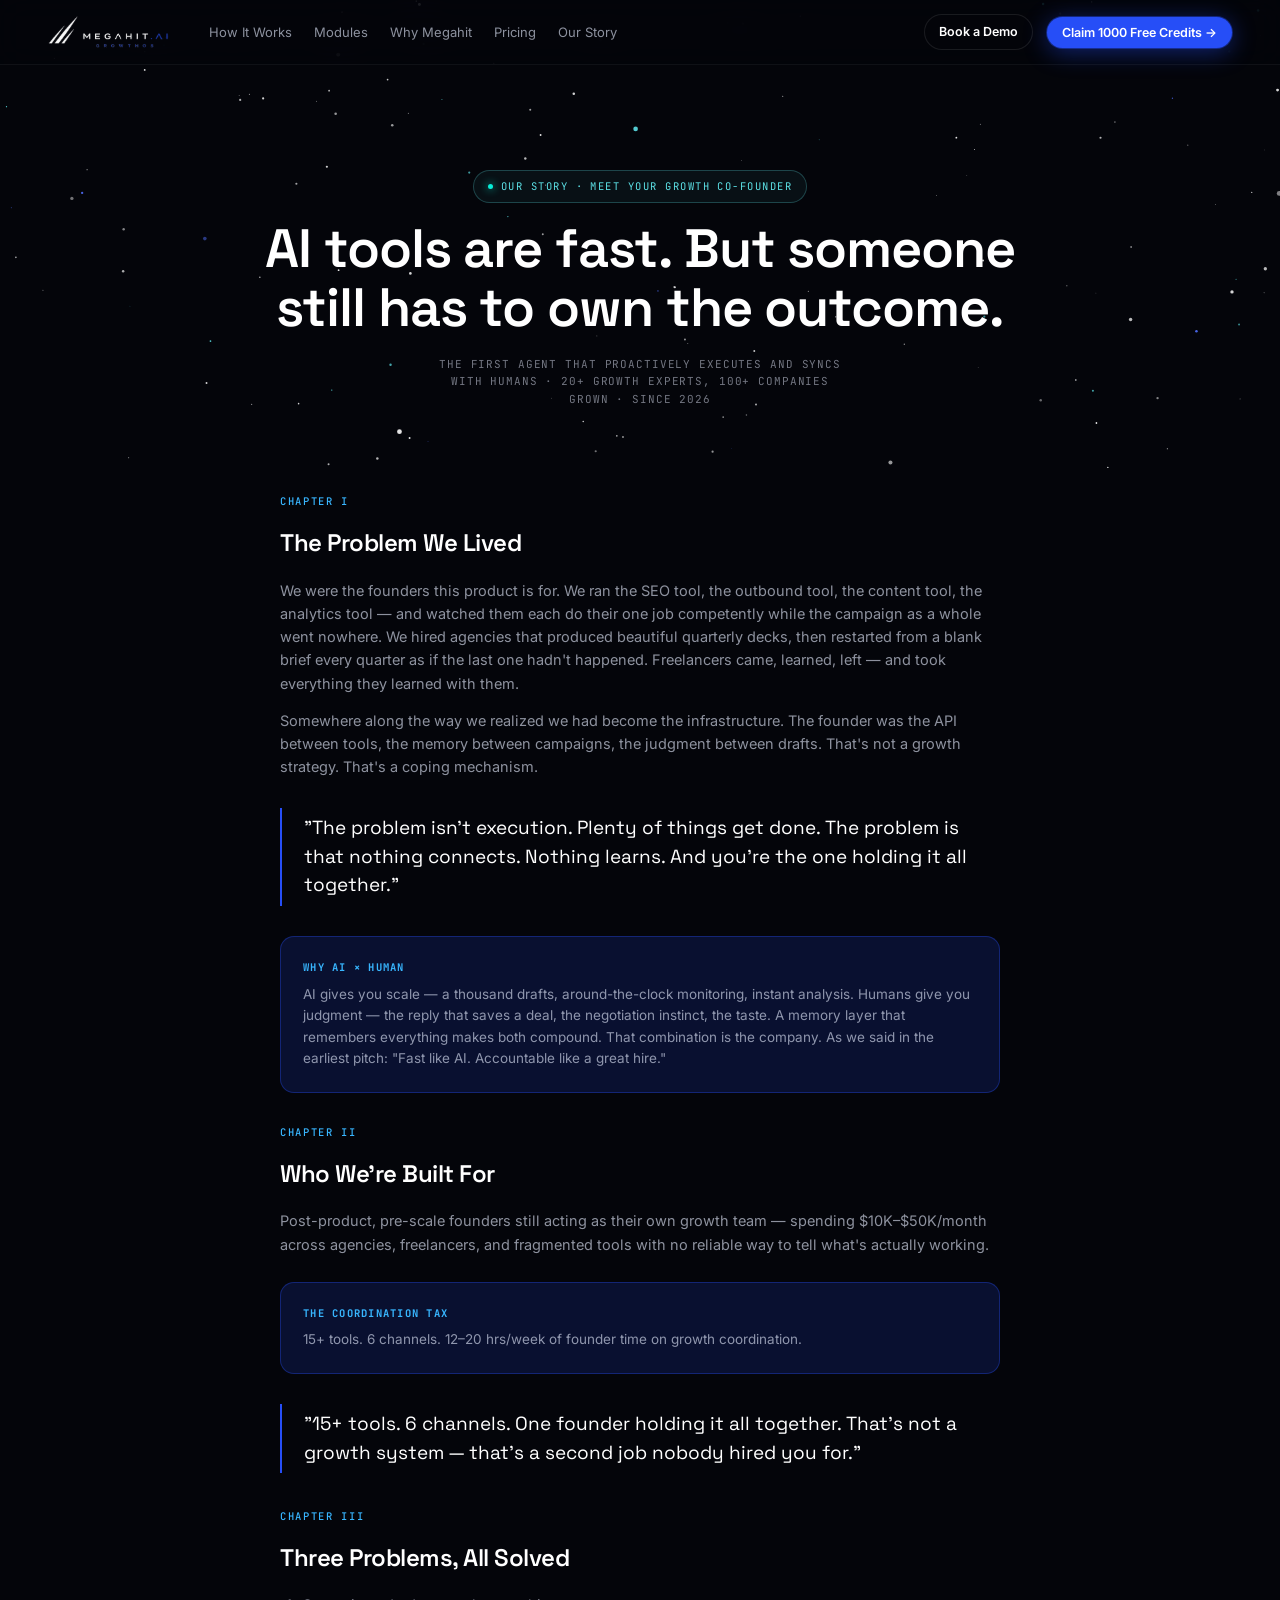
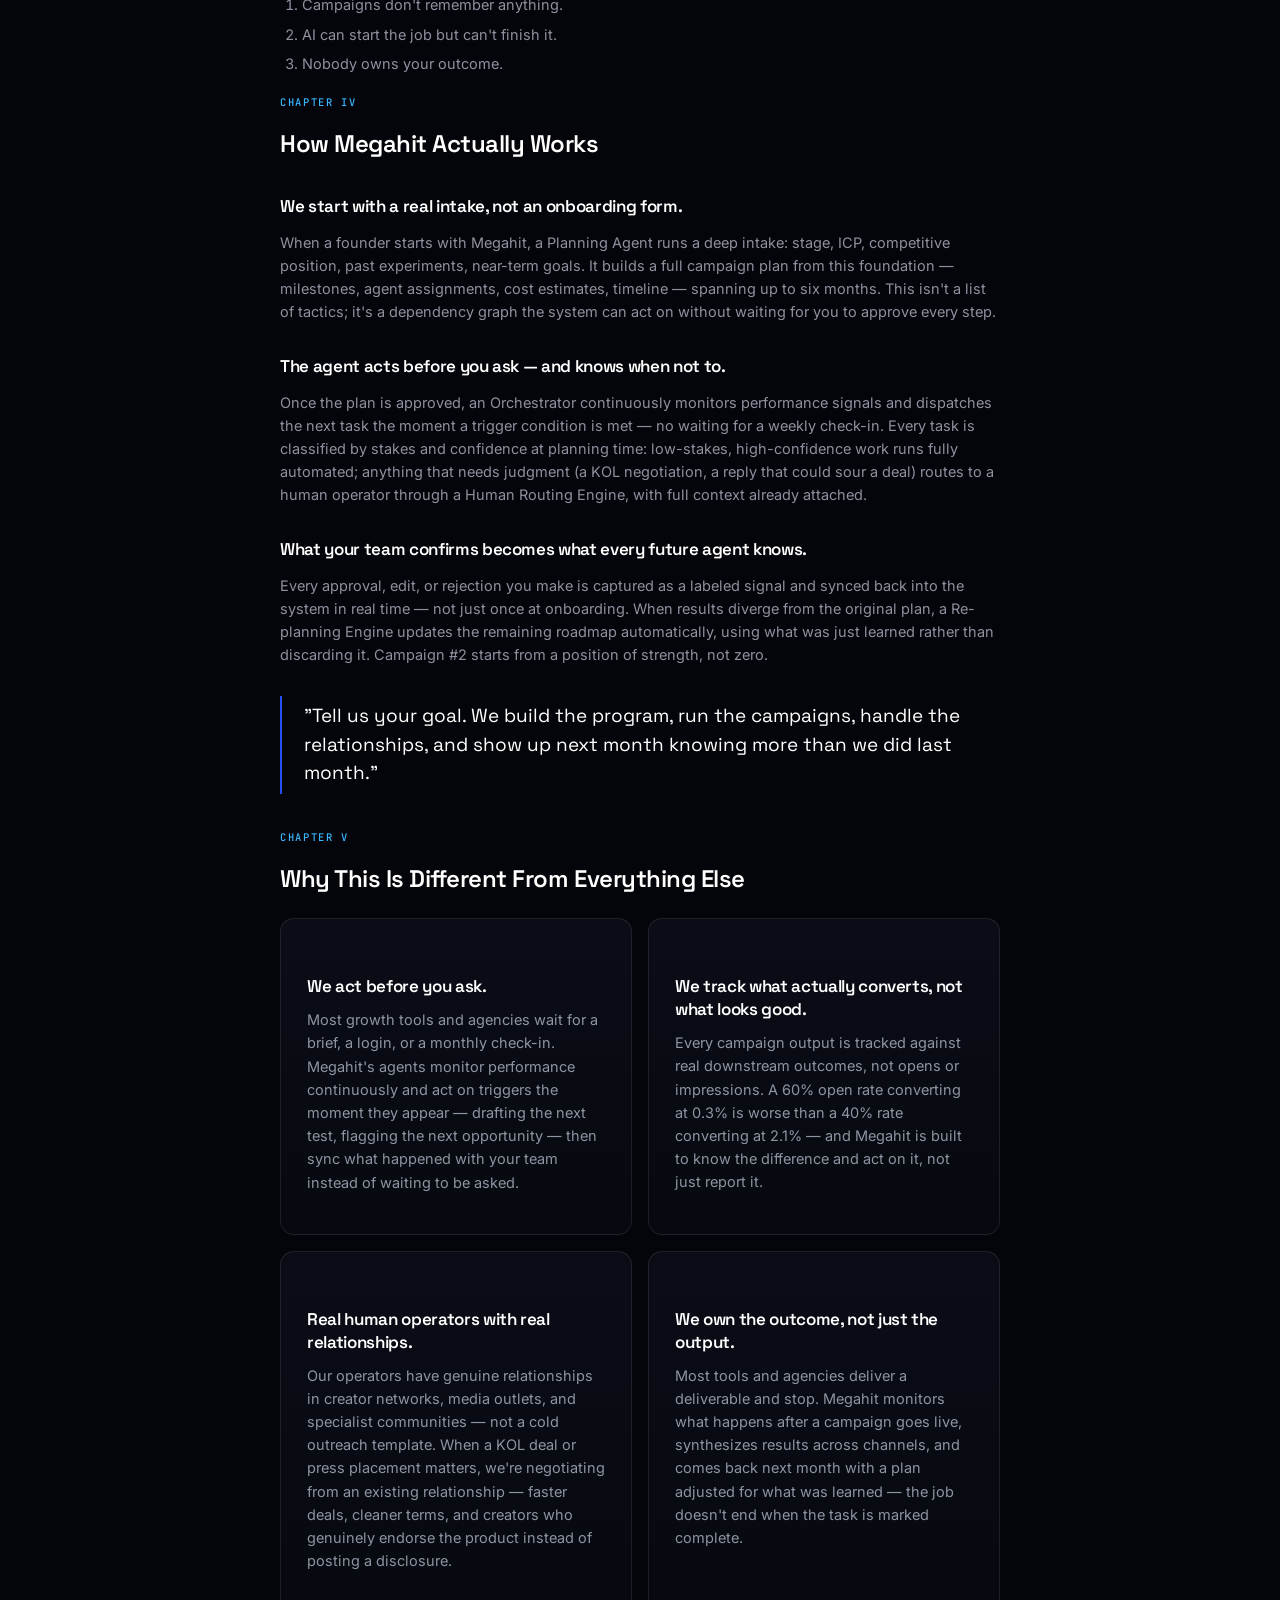
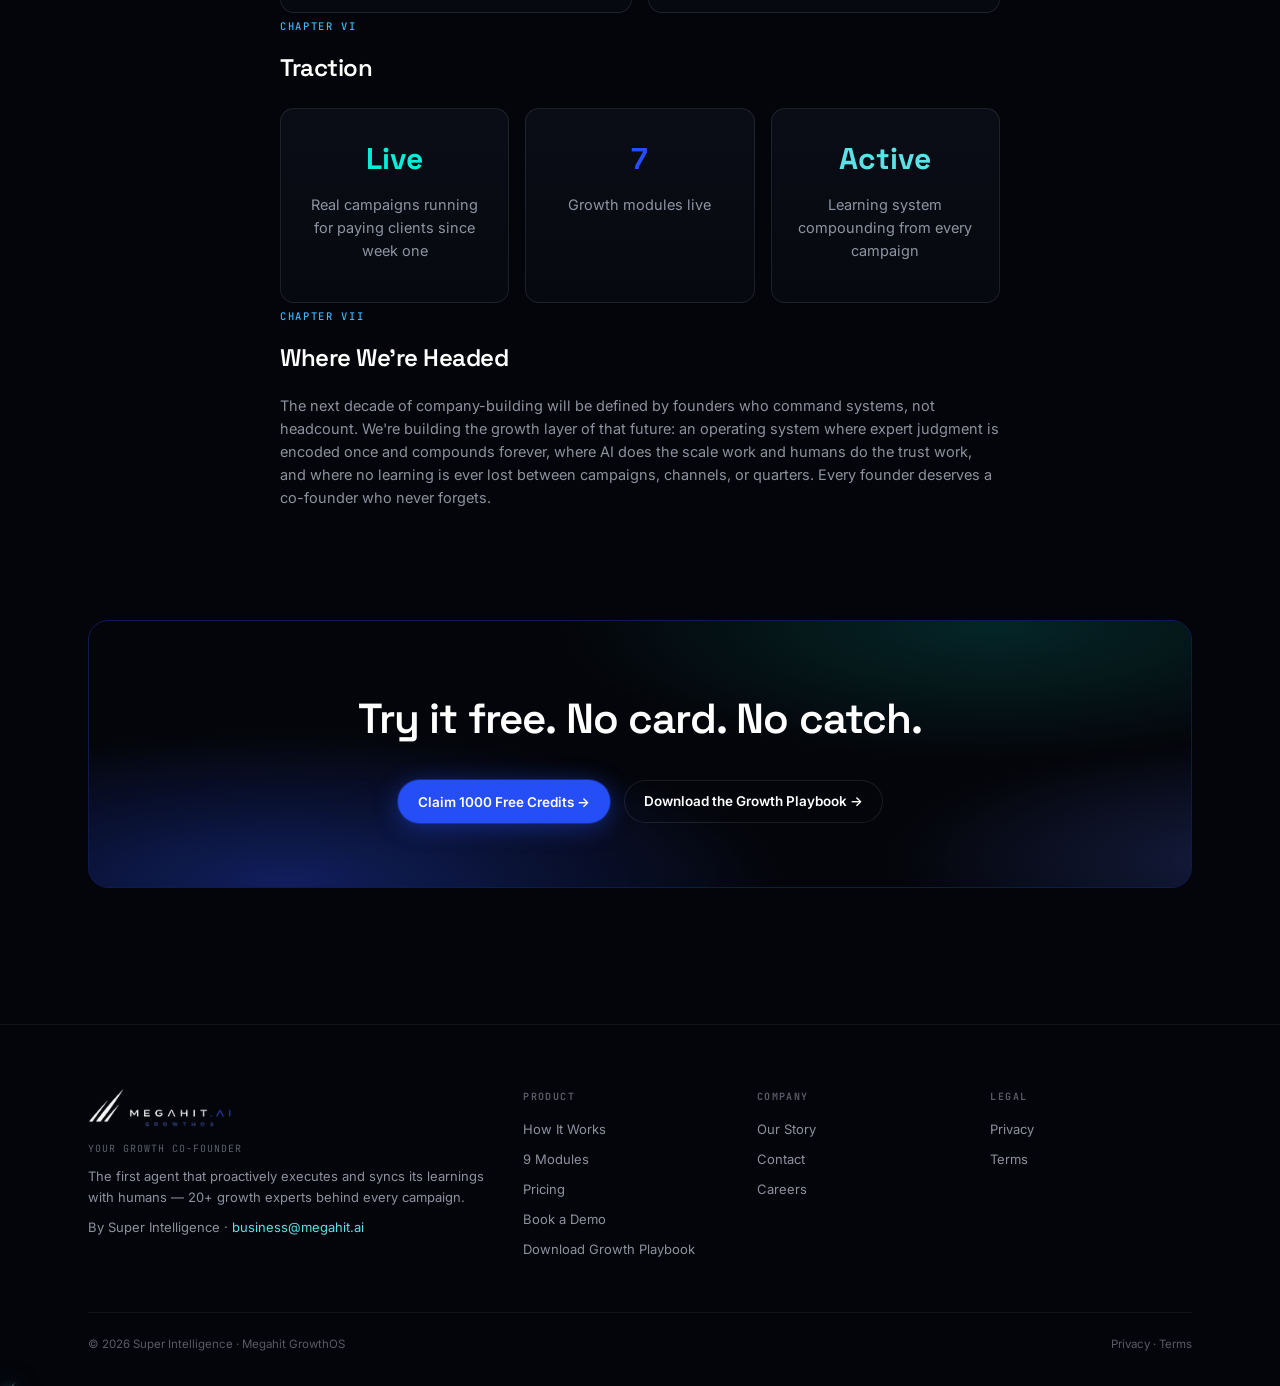
==== commit ebf3c0db: "fix(nav): link subpages to homepage sections" ====
--- a/about.html
+++ b/about.html
@@ -23,9 +23,9 @@
   <div class="nav-inner">
     <a href="/" class="nav-logo"><span data-logo="full" data-h="32"></span></a>
     <div class="nav-links">
-      <a href="#how">How It Works</a>
-      <a href="#modules">Modules</a>
-      <a href="#advantages">Why Megahit</a>
+      <a href="/#how">How It Works</a>
+      <a href="/#modules">Modules</a>
+      <a href="/#advantages">Why Megahit</a>
       <a href="/pricing">Pricing</a>
       <a href="/about">Our Story</a>
     </div>
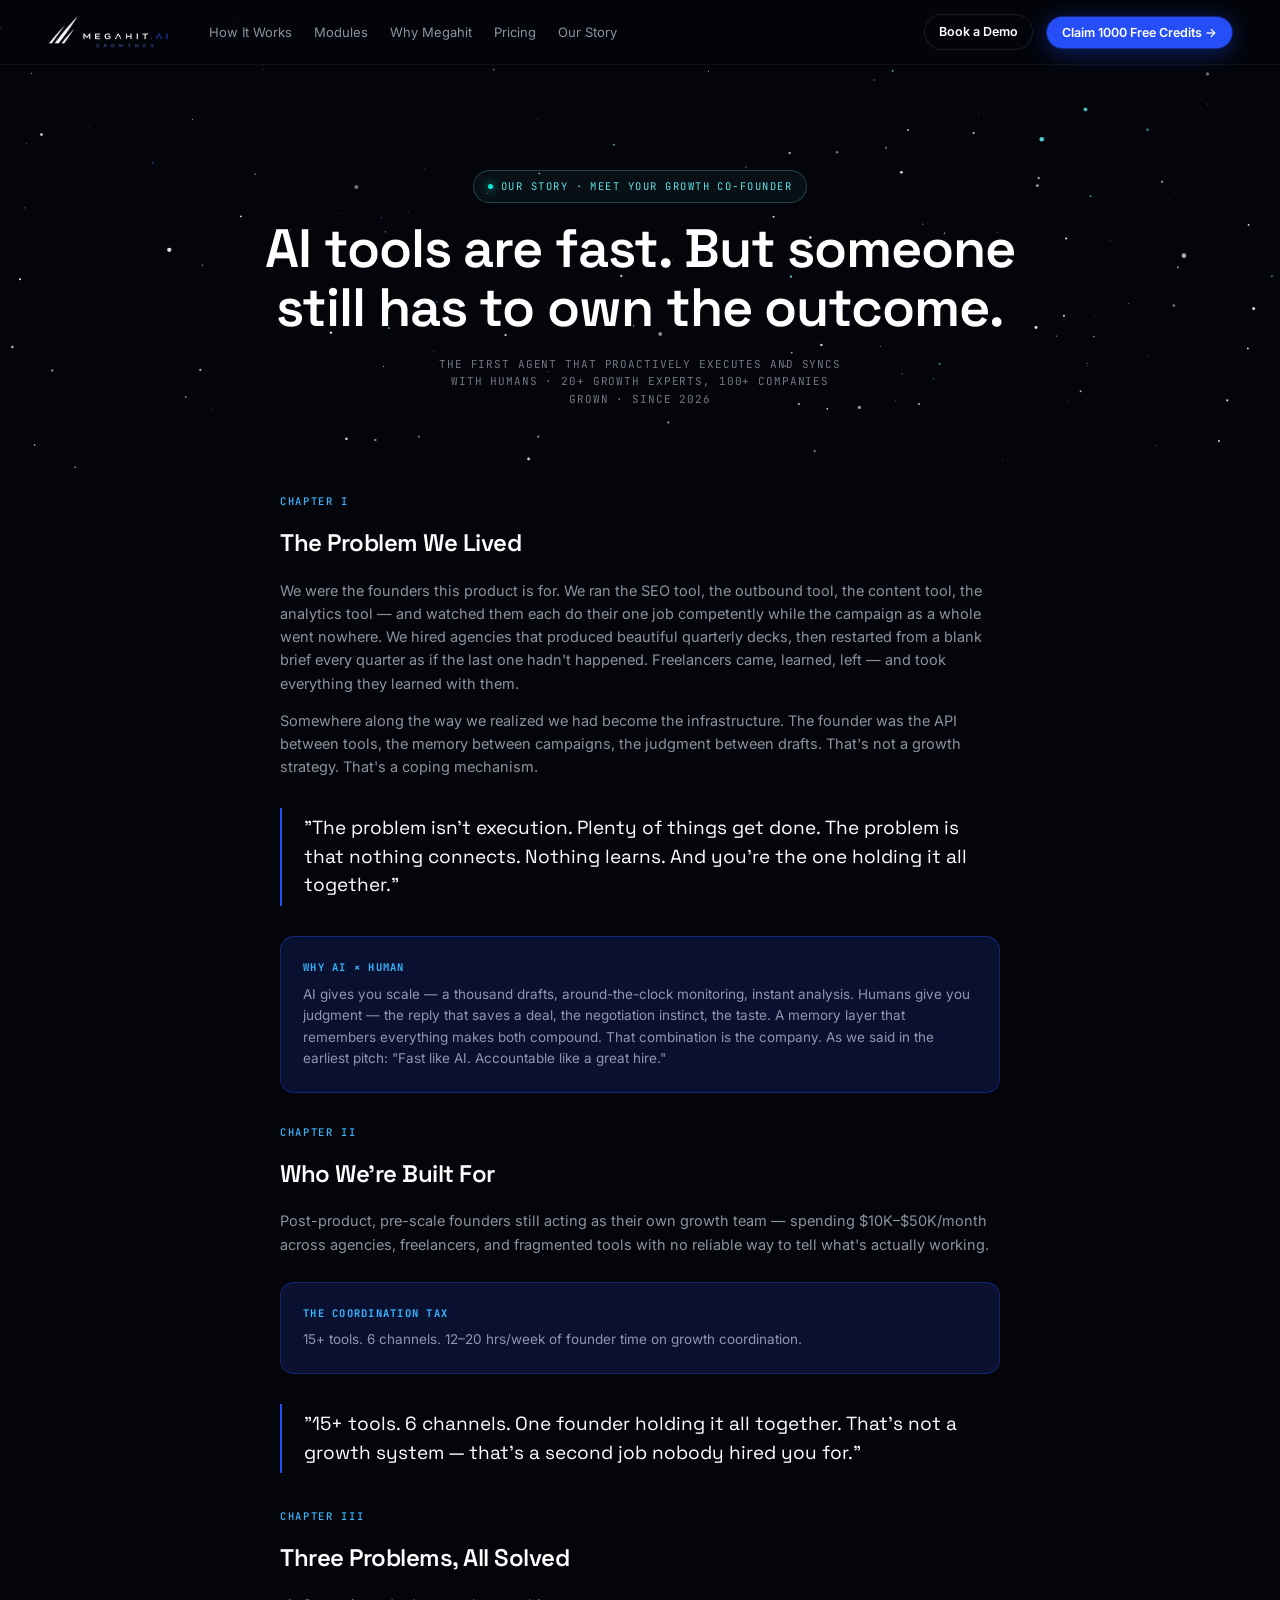
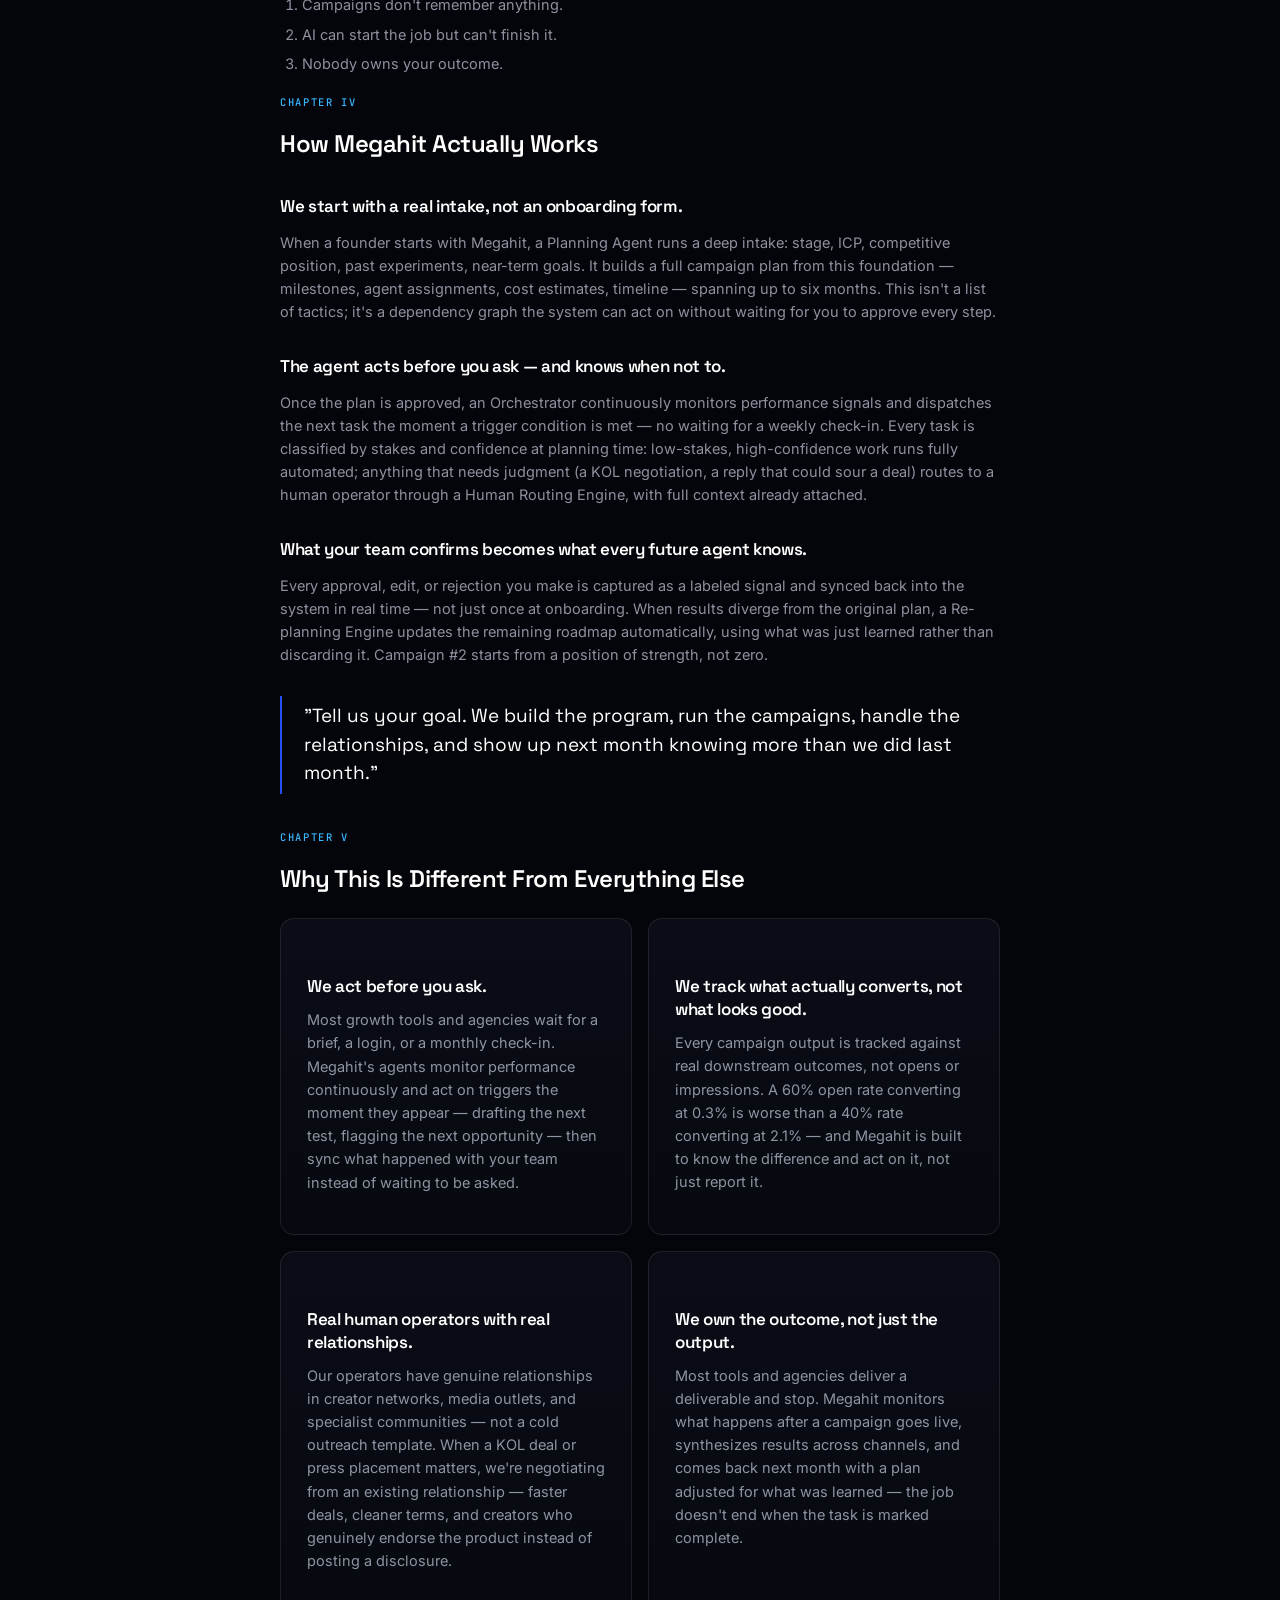
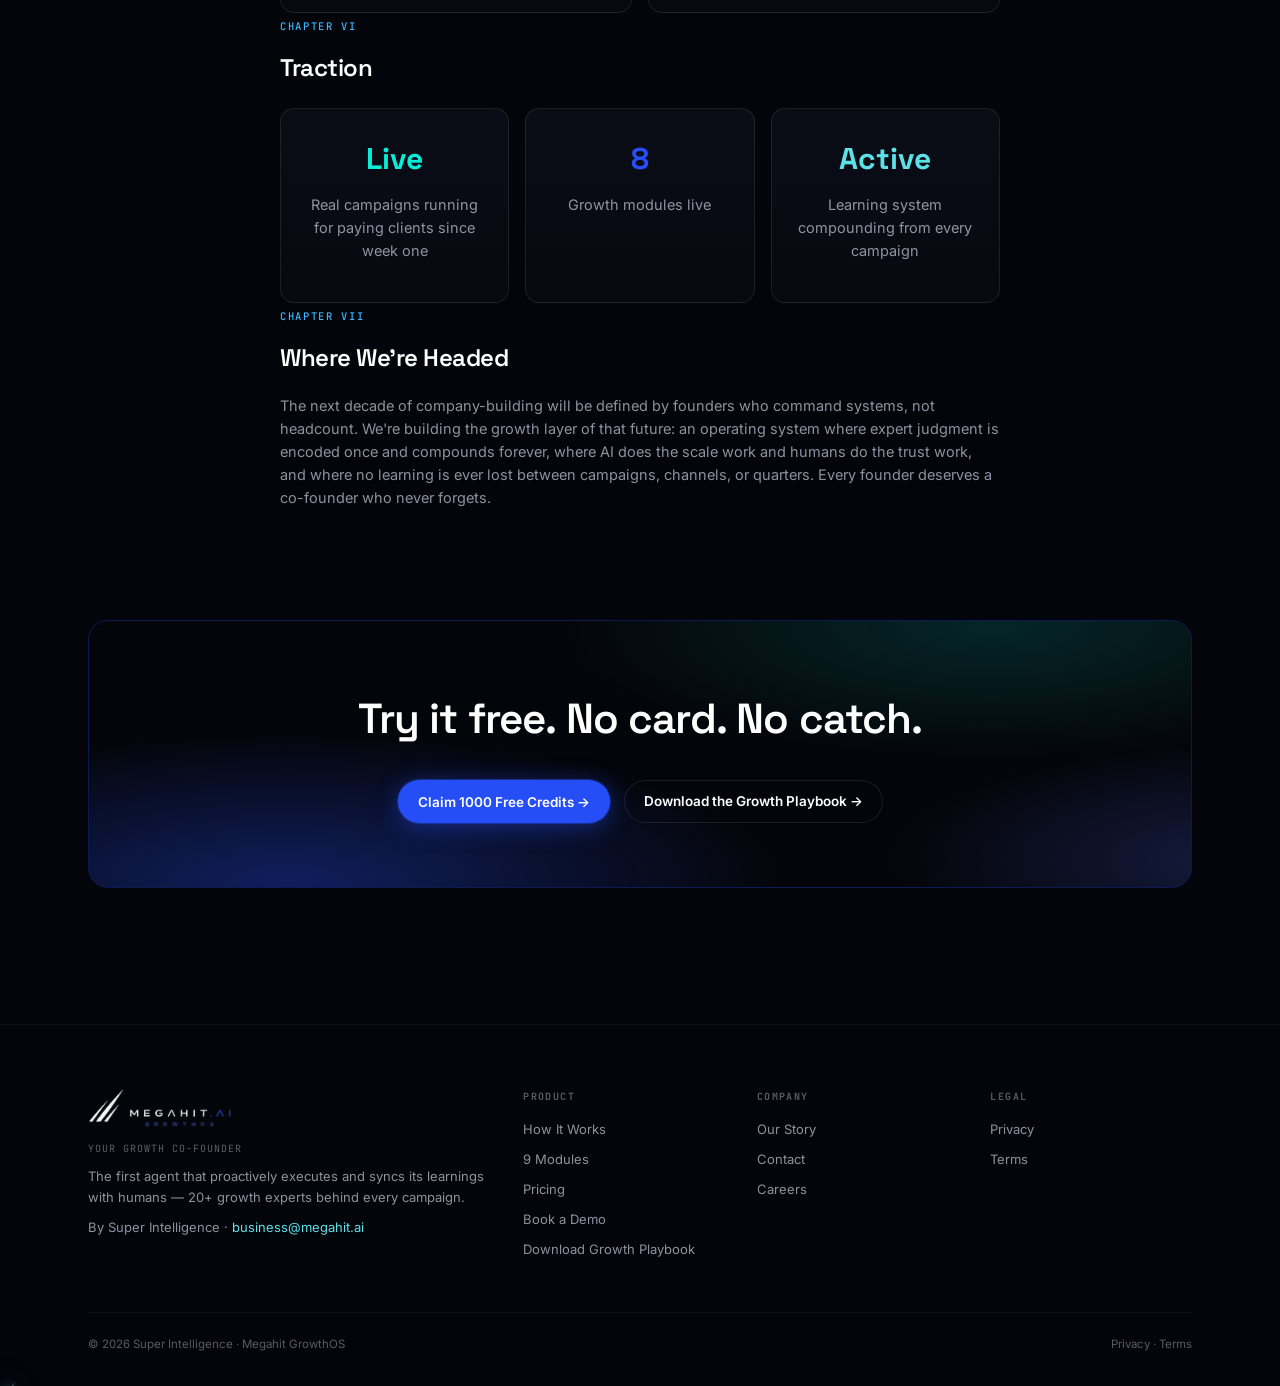
==== commit 5c3eabff: "feat(careers): publish agent systems role" ====
--- a/about.html
+++ b/about.html
@@ -127,7 +127,7 @@
         <h4>Company</h4>
         <a href="/about">Our Story</a>
         <a href="/contact">Contact</a>
-        <a href="/contact">Careers</a>
+        <a href="/careers">Careers</a>
       </div>
       <div>
         <h4>Legal</h4>
--- a/assets/style.css
+++ b/assets/style.css
@@ -559,6 +559,131 @@
 .page-hero h1 { font-size: clamp(32px, 4.6vw, 54px); line-height: 1.1; margin-top: 16px; }
 .page-hero .subhead { margin: 18px auto 0; max-width: 60ch; color: var(--muted); }
 
+/* ---------- careers ---------- */
+.careers-hero {
+  padding-bottom: 104px;
+  background:
+    radial-gradient(ellipse 65% 55% at 50% 110%, rgba(38,78,247,.22), transparent 72%),
+    var(--bg);
+}
+.careers-hero .wrap { position: relative; z-index: 2; }
+.careers-hero .subhead { max-width: 720px; font-size: 16px; }
+.careers-hero .hero-ctas { margin-top: 30px; }
+.careers-section { padding-top: 40px; scroll-margin-top: 80px; }
+.careers-wrap { max-width: 1120px; }
+.job-shell {
+  overflow: hidden;
+  border: 1px solid rgba(255,255,255,.1);
+  border-radius: 24px;
+  background: linear-gradient(180deg, rgba(14,17,32,.96), rgba(7,9,16,.98));
+  box-shadow: 0 30px 100px rgba(0,0,0,.42), 0 0 80px rgba(38,78,247,.07);
+}
+.job-heading {
+  display: flex; align-items: flex-end; justify-content: space-between; gap: 40px;
+  padding: 48px;
+  border-bottom: 1px solid var(--line);
+  background:
+    radial-gradient(80% 140% at 0% 100%, rgba(38,78,247,.18), transparent 66%),
+    radial-gradient(55% 100% at 100% 0%, rgba(7,237,216,.07), transparent 70%);
+}
+.job-heading-copy { max-width: 750px; }
+.job-status { display: flex; align-items: center; gap: 10px; margin-bottom: 18px; }
+.job-status > span:first-child {
+  font-family: var(--font-mono); font-size: 10px; letter-spacing: .14em; text-transform: uppercase;
+  color: var(--sky);
+}
+.hiring-badge {
+  display: inline-flex; align-items: center; gap: 7px;
+  padding: 5px 9px; border: 1px solid rgba(7,237,161,.28); border-radius: 999px;
+  background: rgba(7,237,161,.06); color: var(--mint);
+  font-family: var(--font-mono); font-size: 9px; letter-spacing: .08em; text-transform: uppercase;
+}
+.hiring-badge i {
+  width: 5px; height: 5px; border-radius: 50%; background: var(--mint);
+  box-shadow: 0 0 8px rgba(7,237,161,.9); animation: pulse 2.4s ease-in-out infinite;
+}
+.job-heading h2 { font-size: clamp(32px, 4vw, 48px); line-height: 1.08; }
+.job-lead { margin-top: 18px; color: var(--muted); font-size: 15.5px; max-width: 66ch; }
+.job-heading > .btn { flex-shrink: 0; }
+.job-meta-grid {
+  display: grid; grid-template-columns: repeat(4, 1fr);
+  margin: 0; border-bottom: 1px solid var(--line);
+}
+.job-meta { padding: 22px 28px; }
+.job-meta + .job-meta { border-left: 1px solid var(--line-soft); }
+.job-meta dt {
+  font-family: var(--font-mono); font-size: 9px; letter-spacing: .13em;
+  text-transform: uppercase; color: var(--faint);
+}
+.job-meta dd { margin-top: 5px; font-family: var(--font-head); font-size: 14px; color: var(--white); }
+.job-meta a { color: var(--cyan); }
+.job-meta a:hover { color: var(--white); }
+.job-layout { display: grid; grid-template-columns: 184px minmax(0, 1fr); gap: 64px; padding: 56px 48px 64px; }
+.job-toc-inner { position: sticky; top: 104px; }
+.job-toc nav { display: flex; flex-direction: column; margin-top: 16px; }
+.job-toc a {
+  padding: 8px 0 8px 14px; border-left: 1px solid var(--line);
+  color: var(--faint); font-size: 11.5px; line-height: 1.35;
+  transition: color .2s, border-color .2s;
+}
+.job-toc a:hover { color: var(--white); border-left-color: var(--cyan); }
+.job-body { max-width: 740px; min-width: 0; }
+.job-section { padding-bottom: 56px; scroll-margin-top: 110px; }
+.job-section + .job-section { padding-top: 56px; border-top: 1px solid var(--line-soft); }
+.job-section h2 { margin: 12px 0 22px; font-size: clamp(25px, 3vw, 34px); line-height: 1.18; }
+.job-section > p { margin-bottom: 16px; color: var(--muted); font-size: 14.5px; line-height: 1.75; }
+.job-section .section-intro { margin-bottom: 28px; }
+.job-problems { display: grid; gap: 14px; }
+.job-problem {
+  position: relative; overflow: hidden;
+  padding: 28px; border: 1px solid var(--line); border-radius: 16px;
+  background: rgba(255,255,255,.018);
+}
+.job-problem::before {
+  content: ''; position: absolute; top: 0; left: 0; right: 0; height: 1px;
+  background: linear-gradient(90deg, var(--blue), rgba(92,225,230,.55), transparent 75%);
+}
+.job-problem-head { display: flex; align-items: flex-start; gap: 16px; }
+.job-problem-number {
+  flex: 0 0 auto; display: grid; place-items: center; width: 36px; height: 36px;
+  border: 1px solid rgba(81,112,255,.3); border-radius: 10px; background: rgba(38,78,247,.1);
+  color: var(--indigo); font-family: var(--font-mono); font-size: 9.5px; letter-spacing: .08em;
+}
+.job-problem h3 { margin-top: 1px; font-size: 18px; }
+.job-problem .job-problem-tagline { margin-top: 2px; color: var(--faint); font-size: 12px; }
+.job-problem > p { margin-top: 18px; color: var(--muted); font-size: 13.5px; line-height: 1.7; }
+.job-problem .job-question {
+  margin-top: 20px; padding: 13px 15px; border-left: 2px solid var(--cyan);
+  background: rgba(92,225,230,.04); color: rgba(255,255,255,.9);
+  font-family: var(--font-head); font-size: 14px; line-height: 1.6;
+}
+.job-callout {
+  margin-top: 28px; padding: 22px 24px; border: 1px solid rgba(38,78,247,.35);
+  border-radius: 14px; background: var(--blue-soft); color: rgba(255,255,255,.9);
+  font-family: var(--font-head); font-size: 15px; line-height: 1.65;
+}
+.job-fit-grid { display: grid; gap: 14px; }
+.job-fit-card { padding: 26px; border: 1px solid var(--line); border-radius: 16px; background: rgba(255,255,255,.018); }
+.job-fit-card h3 { color: var(--teal); font-size: 17px; }
+.job-fit-card.rare h3 { color: var(--sky); }
+.job-fit-card.not-for h3 { color: rgba(255,255,255,.7); }
+.job-fit-card ul { list-style: none; margin-top: 18px; display: grid; gap: 12px; }
+.job-fit-card li { position: relative; padding-left: 20px; color: var(--muted); font-size: 13.5px; line-height: 1.65; }
+.job-fit-card li::before { content: '→'; position: absolute; left: 0; color: var(--indigo); }
+.job-fit-card.not-for li::before { color: var(--faint); }
+.hiring-process { list-style: none; display: grid; margin-top: 26px; }
+.hiring-process li { display: grid; grid-template-columns: 42px 1fr; gap: 18px; padding: 20px 0; border-top: 1px solid var(--line-soft); }
+.hiring-process li:last-child { border-bottom: 1px solid var(--line-soft); }
+.hiring-process span { font-family: var(--font-mono); font-size: 10px; letter-spacing: .08em; color: var(--indigo); padding-top: 2px; }
+.hiring-process p { color: var(--muted); font-size: 14px; line-height: 1.65; }
+.job-section.job-apply {
+  margin-top: 8px; padding: 38px; border: 1px solid rgba(38,78,247,.38); border-radius: 18px;
+  background:
+    radial-gradient(80% 120% at 0% 100%, rgba(38,78,247,.24), transparent 72%),
+    rgba(255,255,255,.018);
+}
+.job-apply .btn { margin-top: 10px; }
+
 /* Calendly */
 .calendly-inline-widget { border: 1px solid var(--line); border-radius: 16px; overflow: hidden; background: #fff; }
 
@@ -583,16 +708,36 @@
     display: flex; flex-direction: column; position: absolute; top: 100%; left: 0; right: 0;
     background: rgba(4,5,10,.97); padding: 20px 28px; border-bottom: 1px solid var(--line);
   }
+  .job-heading { align-items: flex-start; flex-direction: column; }
+  .job-meta-grid { grid-template-columns: 1fr 1fr; }
+  .job-meta:nth-child(3) { border-left: none; border-top: 1px solid var(--line-soft); }
+  .job-meta:nth-child(4) { border-top: 1px solid var(--line-soft); }
+  .job-layout { grid-template-columns: 1fr; gap: 0; }
+  .job-toc { display: none; }
+  .job-body { max-width: none; }
 }
 @media (max-width: 620px) {
   .grid-2, .grid-3, .grid-4 { grid-template-columns: 1fr; }
   .hero-ctas { flex-direction: column; align-items: center; }
   .section { padding: 64px 0; }
+  .careers-hero { padding-bottom: 76px; }
+  .careers-hero h1 br { display: none; }
+  .job-shell { border-radius: 18px; }
+  .job-heading { padding: 30px 24px; gap: 26px; }
+  .job-heading > .btn { width: 100%; justify-content: center; }
+  .job-meta-grid { grid-template-columns: 1fr; }
+  .job-meta + .job-meta { border-left: none; border-top: 1px solid var(--line-soft); }
+  .job-layout { padding: 38px 24px 44px; }
+  .job-section { padding-bottom: 42px; }
+  .job-section + .job-section { padding-top: 42px; }
+  .job-problem { padding: 22px 20px; }
+  .job-section.job-apply { padding: 28px 22px; }
+  .job-apply .btn { width: 100%; justify-content: center; }
 }
 /* ---------- reduced motion ---------- */
 @media (prefers-reduced-motion: reduce) {
   .reveal { opacity: 1; transform: none; transition: none; }
-  .marquee-track, .cta-band .glow, .eyebrow .pulse-dot { animation: none; }
+  .marquee-track, .cta-band .glow, .eyebrow .pulse-dot, .hiring-badge i { animation: none; }
   #cursor-trail, #cursor-logo { display: none; }
   body.custom-cursor, body.custom-cursor a, body.custom-cursor button { cursor: auto; }
 }
